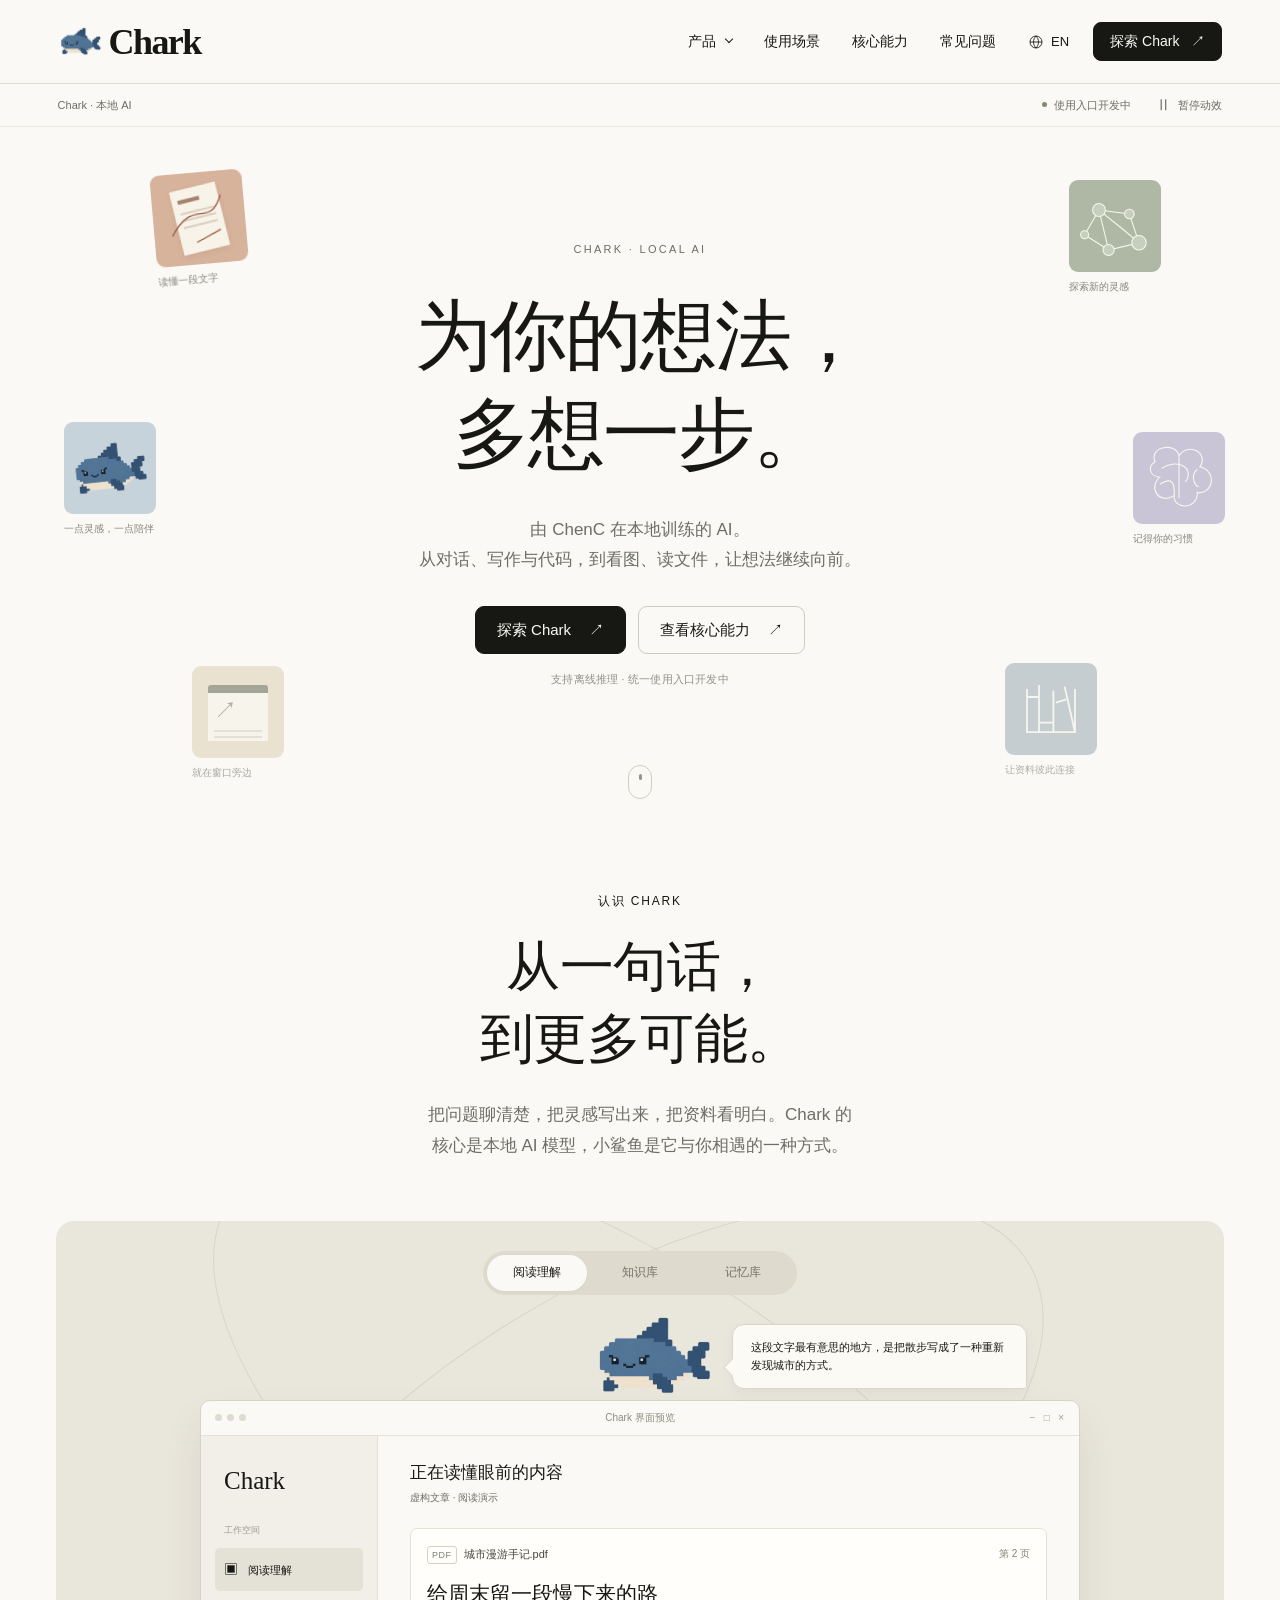
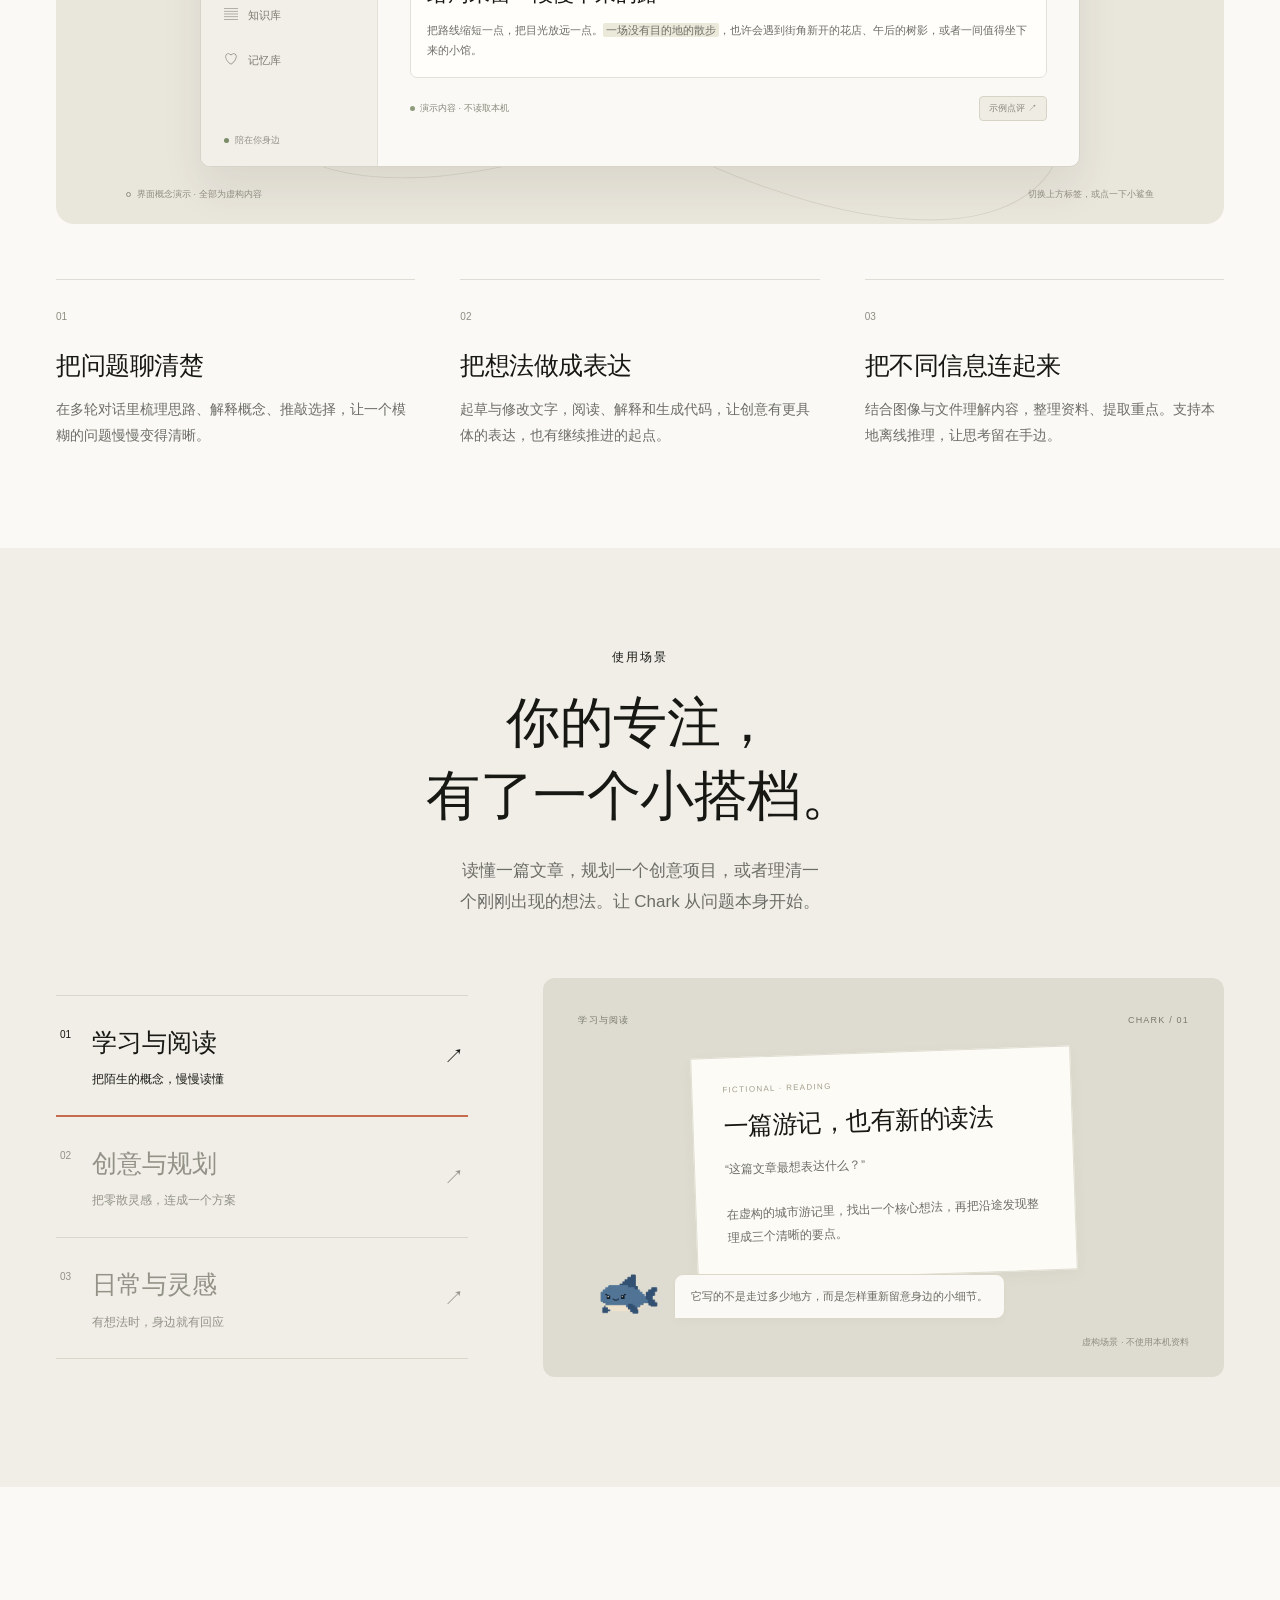
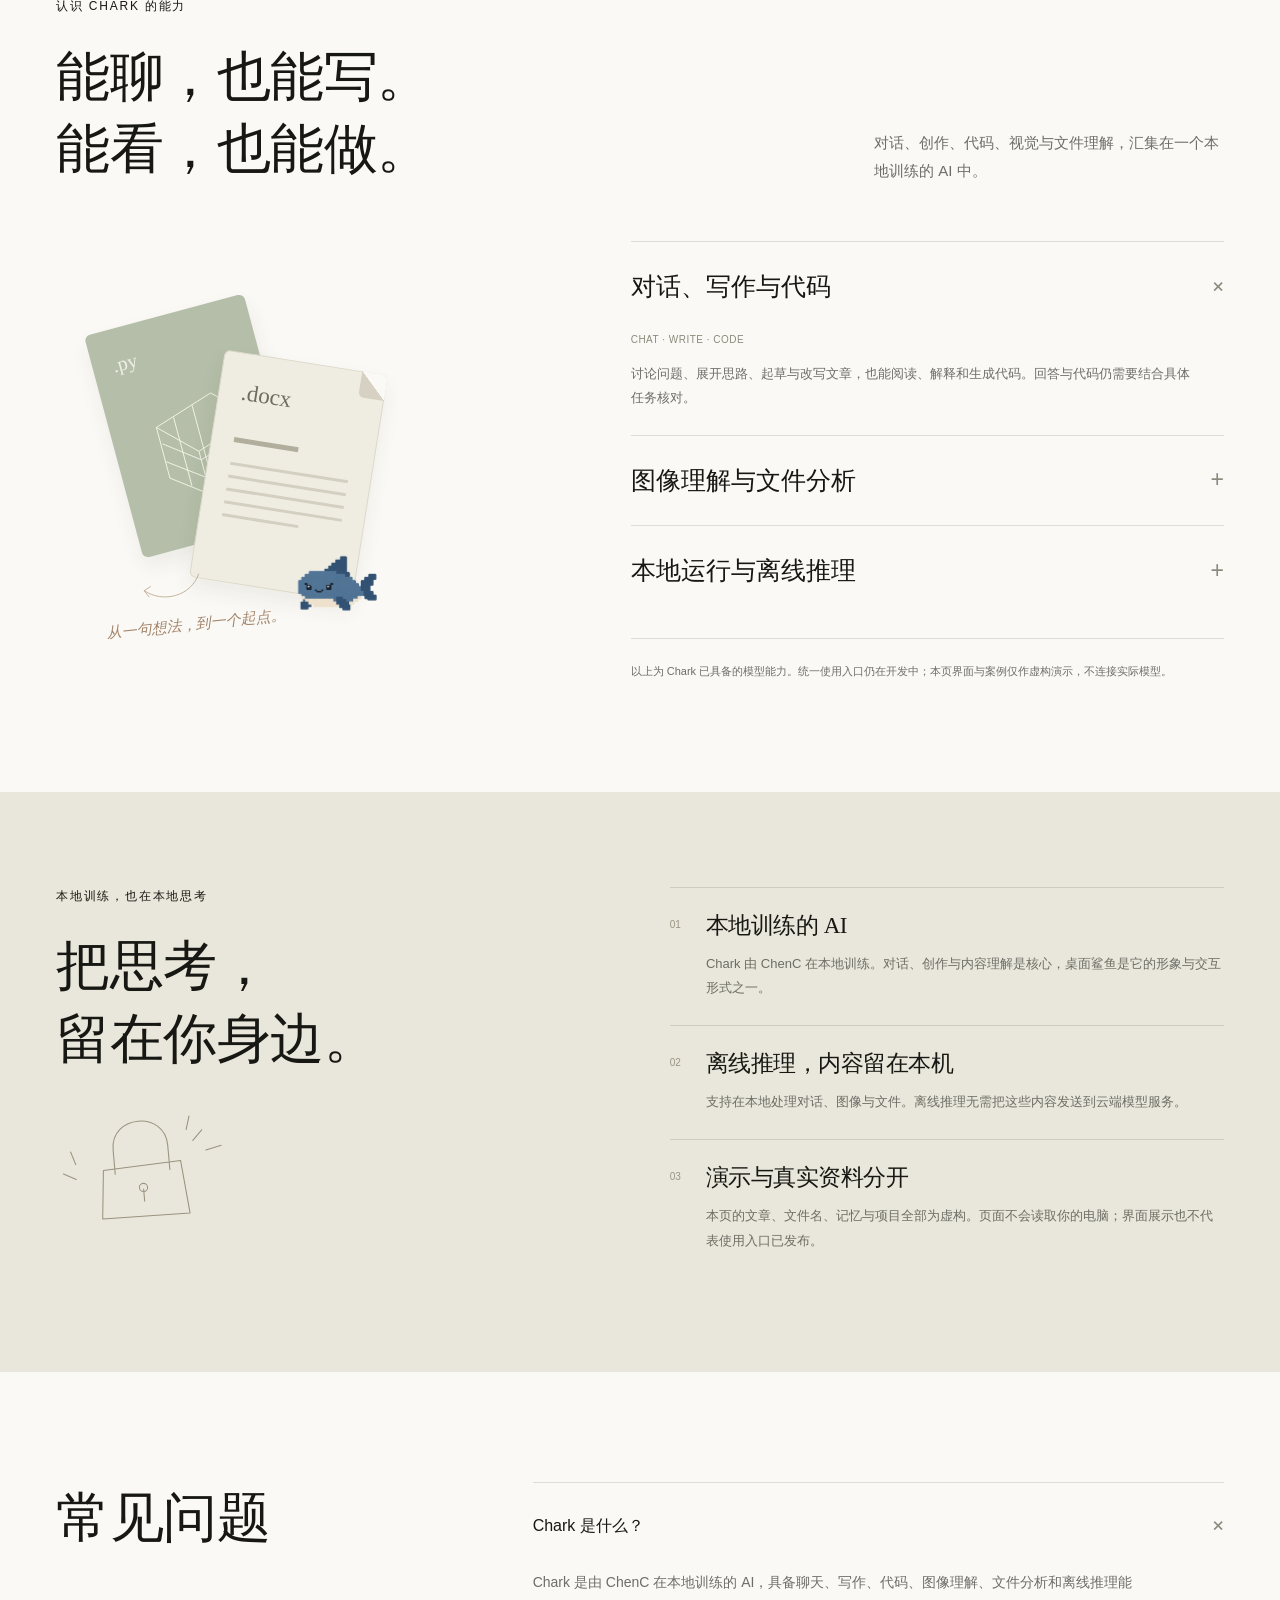
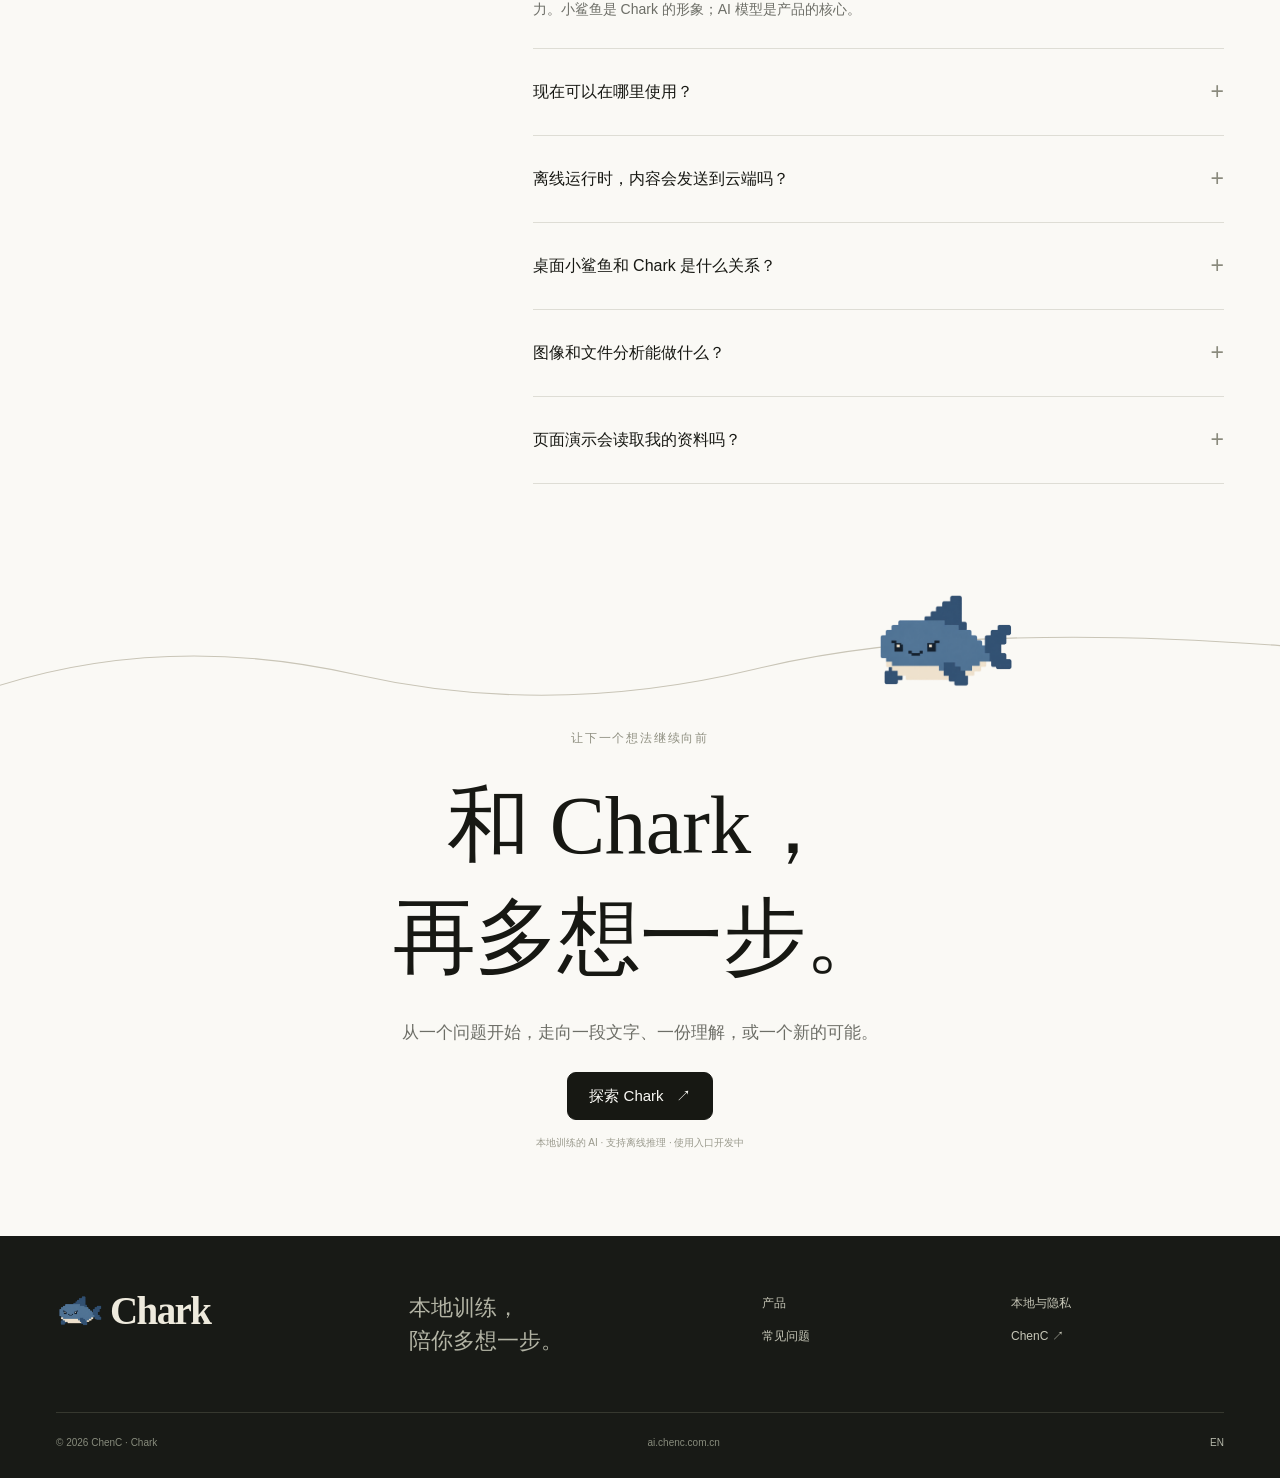
==== index.html @ b0dd5fd2 "Chark 官网初始化：中文/英文首页、站点样式与配图" ====
<!doctype html>
<html lang="zh-CN">
<head>
  <meta charset="utf-8">
  <meta name="viewport" content="width=device-width,initial-scale=1">
  <meta name="theme-color" content="#faf9f5">
  <meta name="description" content="Chark 是由 ChenC 在本地训练的 AI，具备对话、写作、代码、图像理解、文件分析与离线推理能力。统一使用入口正在开发中。">
  <title>Chark — 本地训练，陪你多想一步</title>
  <link rel="canonical" href="https://ai.chenc.com.cn/">
  <link rel="alternate" hreflang="zh-CN" href="https://ai.chenc.com.cn/">
  <link rel="alternate" hreflang="en" href="https://ai.chenc.com.cn/en/">
  <link rel="alternate" hreflang="x-default" href="https://ai.chenc.com.cn/">
  <meta property="og:title" content="Chark — 本地训练，陪你多想一步">
  <meta property="og:description" content="Chark 是由 ChenC 在本地训练的 AI，具备对话、写作、代码、图像理解、文件分析与离线推理能力。统一使用入口正在开发中。">
  <meta property="og:type" content="website">
  <meta property="og:url" content="https://ai.chenc.com.cn/">
  <meta property="og:image" content="https://ai.chenc.com.cn/assets/chark.png">
  <link rel="icon" href="assets/chark.png" type="image/png">
  <link rel="stylesheet" href="assets/site.css">
  <script src="assets/site.js" defer></script>
</head>
<body>
  <a class="skip" href="#main">跳至正文</a>
  <header class="header">
    <a class="brand" href="index.html" aria-label="Chark 首页"><img src="assets/chark.png" alt="" width="45" height="34"><span>Chark</span></a>
    <nav class="desktop-nav" aria-label="主导航">
      <div class="nav-dropdown"><button class="nav-link dropdown-trigger" aria-expanded="false" aria-controls="product-menu">产品 <span class="chevron"></span></button>
        <div class="dropdown-panel" id="product-menu" hidden><a href="#overview"><strong>认识 Chark</strong><span>本地训练的 AI，陪你把想法继续展开</span></a><a href="#capabilities"><strong>核心能力</strong><span>对话、写作、代码、视觉与文件</span></a><a href="#privacy"><strong>本地与隐私</strong><span>本地推理与清楚的数据边界</span></a></div>
      </div>
      <a class="nav-link" href="#use-cases">使用场景</a><a class="nav-link" href="#capabilities">核心能力</a><a class="nav-link" href="#faq">常见问题</a>
    </nav>
    <div class="nav-actions"><a class="language" href="en/index.html" lang="en" aria-label="Switch to English"><svg viewBox="0 0 24 24" aria-hidden="true"><circle cx="12" cy="12" r="9"/><path d="M3 12h18M12 3c5 5 5 13 0 18-5-5-5-13 0-18Z"/></svg>EN</a><a class="button button-small nav-download" href="#overview">探索 Chark <span aria-hidden="true">↗</span></a><button class="mobile-toggle icon-button" aria-label="打开导航菜单" aria-expanded="false" aria-controls="mobile-menu"><span></span><span></span></button></div>
    <nav class="mobile-menu" id="mobile-menu" aria-label="主导航" hidden><a href="#overview">认识 Chark</a><a href="#use-cases">使用场景</a><a href="#capabilities">核心能力</a><a href="#privacy">本地与隐私</a><a href="#faq">常见问题</a></nav>
  </header>
  <div class="subnav"><span>Chark · 本地 AI</span><span class="subnav-right"><span class="version"><i></i>使用入口开发中</span><button class="motion-button" aria-pressed="false" aria-label="暂停动效"><span class="motion-icon" aria-hidden="true">Ⅱ</span><span class="motion-label">暂停动效</span></button></span></div>
  <main id="main">
    <section class="hero" aria-labelledby="hero-title">
      <div class="hero-float float-one" aria-hidden="true"><div class="mini-art paper-art"><div class="mini-sheet"><span></span><i></i><i></i><i></i></div><svg viewBox="0 0 100 100"><path d="M15 70c30-48 47-4 64-47M45 80l31-14"/></svg></div><span>读懂一段文字</span></div>
      <div class="hero-float float-two" aria-hidden="true"><div class="mini-art molecule-art"><svg viewBox="0 0 100 100"><path d="m30 30 38 5 12 36-38 9-12-50 31 25 19 16M30 30 12 61l30 19"/><circle cx="30" cy="30" r="8"/><circle cx="68" cy="35" r="6"/><circle cx="42" cy="80" r="7"/><circle cx="80" cy="71" r="9"/><circle cx="12" cy="61" r="5"/></svg></div><span>探索新的灵感</span></div>
      <div class="hero-float float-three" aria-hidden="true"><div class="mini-art shark-art"><img src="assets/chark.png" alt="" width="100" height="75"></div><span>一点灵感，一点陪伴</span></div>
      <div class="hero-float float-four" aria-hidden="true"><div class="mini-art memory-art"><svg viewBox="0 0 100 100"><path d="M20 30c-8-20 26-25 30-8 13-18 38-2 26 14 23 6 16 35-3 32 0 23-31 21-29 4-19 12-33-10-18-23-14-2-15-14-6-19Z"/><path d="M50 23v52M28 38c22-14 42 1 30 17M26 58c15-10 19-2 18 14M73 39c-9 7-4 21 2 22"/></svg></div><span>记得你的习惯</span></div>
      <div class="hero-float float-five" aria-hidden="true"><div class="mini-art window-art"><span></span><div><b>↗</b><i></i><i></i></div></div><span>就在窗口旁边</span></div>
      <div class="hero-float float-six" aria-hidden="true"><div class="mini-art library-art"><svg viewBox="0 0 100 100"><path d="M20 25v54h60V25M35 20v59M53 27v52M67 22l13 57M20 35h15M35 67h18M56 42l13-4"/></svg></div><span>让资料彼此连接</span></div>
      <div class="hero-content"><p class="eyebrow">CHARK · LOCAL AI</p><h1 id="hero-title">为你的想法，<br>多想一步。</h1><p class="hero-description">由 ChenC 在本地训练的 AI。<br>从对话、写作与代码，到看图、读文件，让想法继续向前。</p><div class="hero-buttons"><a class="button" href="#overview">探索 Chark<span class="arrow" aria-hidden="true">↗</span></a><a class="button button-outline" href="#capabilities">查看核心能力 <span class="arrow" aria-hidden="true">↗</span></a></div><p class="hero-note">支持离线推理 · 统一使用入口开发中</p></div>
      <a class="scroll-cue" href="#overview" aria-label="向下查看 Chark 演示"><span></span></a>
    </section>
    <section class="overview section-width" id="overview" aria-labelledby="overview-title">
      <div class="section-top reveal"><p class="eyebrow">认识 Chark</p><h2 id="overview-title">从一句话，<br>到更多可能。</h2><p class="section-description">把问题聊清楚，把灵感写出来，把资料看明白。Chark 的核心是本地 AI 模型，小鲨鱼是它与你相遇的一种方式。</p></div>
      <div class="product-stage reveal">
        <div class="stage-orbit orbit-one" aria-hidden="true"></div><div class="stage-orbit orbit-two" aria-hidden="true"></div>
        <div class="demo-tabs" role="tablist" aria-label="选择产品演示"><button role="tab" id="demo-tab-read" aria-selected="true" aria-controls="demo-panel" data-demo="read" tabindex="0">阅读理解</button><button role="tab" id="demo-tab-library" aria-selected="false" aria-controls="demo-panel" data-demo="library" tabindex="-1">知识库</button><button role="tab" id="demo-tab-memory" aria-selected="false" aria-controls="demo-panel" data-demo="memory" tabindex="-1">记忆库</button></div>
        <div class="app-scene">
          <div class="pet-and-bubble"><div class="pet-bubble" id="demo-bubble" aria-live="polite">这段文字最有意思的地方，是把散步写成了一种重新发现城市的方式。</div><button class="demo-pet" aria-label="点击小鲨鱼，切换一条演示点评"><img src="assets/chark.png" alt="深蓝色像素鲨鱼 Chark" width="146" height="110"></button></div>
          <div class="app-window" id="demo-panel" role="tabpanel" aria-labelledby="demo-tab-read" tabindex="0">
            <div class="window-chrome"><div class="window-dots" aria-hidden="true"><i></i><i></i><i></i></div><span>Chark 界面预览</span><span class="chrome-right" aria-hidden="true">− &nbsp; □ &nbsp; ×</span></div>
            <div class="app-body"><aside class="app-sidebar"><span class="app-wordmark">Chark</span><span class="sidebar-label">工作空间</span><span class="sidebar-item active" data-side="read"><span aria-hidden="true">▣</span>阅读理解</span><span class="sidebar-item" data-side="library"><span aria-hidden="true">▤</span>知识库</span><span class="sidebar-item" data-side="memory"><span aria-hidden="true">♡</span>记忆库</span><div class="sidebar-bottom"><span class="status-dot"></span>陪在你身边</div></aside>
            <div class="app-main" id="demo-content" aria-live="polite"><h3>正在读懂眼前的内容</h3><p class="app-description">虚构文章 · 阅读演示</p><div class="mock-file"><div class="mock-file-heading"><strong><span class="file-icon">PDF</span>城市漫游手记.pdf</strong><span>第 2 页</span></div><h4>给周末留一段慢下来的路</h4><p>把路线缩短一点，把目光放远一点。<span class="highlight">一场没有目的地的散步</span>，也许会遇到街角新开的花店、午后的树影，或者一间值得坐下来的小馆。</p></div><div class="read-footer"><span><i></i>演示内容 · 不读取本机</span><button class="mock-action">示例点评 ↗</button></div></div></div>
          </div>
        </div>
        <div class="demo-caption"><span><i></i>界面概念演示 · 全部为虚构内容</span><span>切换上方标签，或点一下小鲨鱼</span></div>
      </div>
      <div class="principles"><article class="reveal"><span class="number">01</span><h3>把问题聊清楚</h3><p>在多轮对话里梳理思路、解释概念、推敲选择，让一个模糊的问题慢慢变得清晰。</p></article><article class="reveal"><span class="number">02</span><h3>把想法做成表达</h3><p>起草与修改文字，阅读、解释和生成代码，让创意有更具体的表达，也有继续推进的起点。</p></article><article class="reveal"><span class="number">03</span><h3>把不同信息连起来</h3><p>结合图像与文件理解内容，整理资料、提取重点。支持本地离线推理，让思考留在手边。</p></article></div>
    </section>
    <section class="use-cases" id="use-cases" aria-labelledby="use-title"><div class="section-width"><div class="section-top reveal"><p class="eyebrow">使用场景</p><h2 id="use-title">你的专注，<br>有了一个小搭档。</h2><p class="section-description">读懂一篇文章，规划一个创意项目，或者理清一个刚刚出现的想法。让 Chark 从问题本身开始。</p></div><div class="use-layout"><div class="use-select" role="tablist" aria-orientation="vertical" aria-label="选择使用场景"><button role="tab" id="use-tab-study" aria-controls="use-panel" aria-selected="true" data-use="study" tabindex="0"><span class="use-index">01</span><span><strong>学习与阅读</strong><small>把陌生的概念，慢慢读懂</small></span><span class="use-arrow" aria-hidden="true">↗</span></button><button role="tab" id="use-tab-research" aria-controls="use-panel" aria-selected="false" data-use="research" tabindex="-1"><span class="use-index">02</span><span><strong>创意与规划</strong><small>把零散灵感，连成一个方案</small></span><span class="use-arrow" aria-hidden="true">↗</span></button><button role="tab" id="use-tab-everyday" aria-controls="use-panel" aria-selected="false" data-use="everyday" tabindex="-1"><span class="use-index">03</span><span><strong>日常与灵感</strong><small>有想法时，身边就有回应</small></span><span class="use-arrow" aria-hidden="true">↗</span></button></div><div class="use-panel reveal" id="use-panel" role="tabpanel" aria-labelledby="use-tab-study" tabindex="0" aria-live="polite"><div class="scenario-topline"><span>学习与阅读</span><span>CHARK / 01</span></div><div class="scenario-paper"><span class="paper-tag">FICTIONAL · READING</span><h3>一篇游记，也有新的读法</h3><p>“这篇文章最想表达什么？”<br><br>在虚构的城市游记里，找出一个核心想法，再把沿途发现整理成三个清晰的要点。</p></div><div class="scenario-note"><img src="assets/chark.png" alt="" width="65" height="49"><p>它写的不是走过多少地方，而是怎样重新留意身边的小细节。</p></div><p class="scenario-example">虚构场景 · 不使用本机资料</p></div></div></div></section>
    <section class="capabilities section-width" id="capabilities" aria-labelledby="files-title"><div class="files-header reveal"><div><p class="eyebrow">认识 Chark 的能力</p><h2 id="files-title">能聊，也能写。<br>能看，也能做。</h2></div><p>对话、创作、代码、视觉与文件理解，汇集在一个本地训练的 AI 中。</p></div><div class="files-layout"><div class="file-illustration" aria-hidden="true"><div class="file-back"><span>.py</span><svg viewBox="0 0 160 160"><path d="m30 50 70-22 40 38-70 23zm0 0v60l40 30 70-22V66M70 89v51M52 44v81M76 36v96M112 40v85M32 70l38 29 69-21M31 91l38 28 70-20"/></svg></div><div class="file-front"><span class="file-fold"></span><span>.docx</span><div class="file-lines"><b></b><i></i><i></i><i></i><i></i><i></i></div><img src="assets/chark.png" alt="" width="90" height="68"></div><span class="hand-note">从一句想法，到一个起点。<svg viewBox="0 0 100 50"><path d="M90 6C76 37 35 43 10 22m10-5-10 5 6 10"/></svg></span></div><div class="file-list"><details open><summary>对话、写作与代码<span aria-hidden="true">+</span></summary><div><p class="file-types">CHAT · WRITE · CODE</p><p>讨论问题、展开思路、起草与改写文章，也能阅读、解释和生成代码。回答与代码仍需要结合具体任务核对。</p></div></details><details><summary>图像理解与文件分析<span aria-hidden="true">+</span></summary><div><p class="file-types">VISION · DOCUMENTS · DATA</p><p>理解图片中的内容，阅读文档、表格与演示资料，提取信息、整理重点并围绕资料继续交流。复杂版式、小字和公式仍需核对。</p></div></details><details><summary>本地运行与离线推理<span aria-hidden="true">+</span></summary><div><p class="file-types">LOCAL MODEL · OFFLINE INFERENCE</p><p>模型在本地训练，支持在本机完成离线推理。离线使用时，不需要将对话、图像和文件交给云端模型处理。</p></div></details><p class="fine-print">以上为 Chark 已具备的模型能力。统一使用入口仍在开发中；本页界面与案例仅作虚构演示，不连接实际模型。</p></div></div></section>
    <section class="privacy" id="privacy" aria-labelledby="privacy-title"><div class="section-width privacy-layout"><div class="reveal"><p class="eyebrow">本地训练，也在本地思考</p><h2 id="privacy-title">把思考，<br>留在你身边。</h2><div class="privacy-drawing" aria-hidden="true"><svg viewBox="0 0 220 130"><path d="M72 68V38c0-43 67-43 67 0v30M58 62l95-4 6 65-107-2Z"/><path d="M105 89v15"/><circle cx="105" cy="87" r="5"/><path d="m170 35 12-12m-19-2 5-16m17 43 19-4M24 70 9 62m16-10-5-16"/></svg></div></div><div class="privacy-list"><article class="reveal"><span>01</span><div><h3>本地训练的 AI</h3><p>Chark 由 ChenC 在本地训练。对话、创作与内容理解是核心，桌面鲨鱼是它的形象与交互形式之一。</p></div></article><article class="reveal"><span>02</span><div><h3>离线推理，内容留在本机</h3><p>支持在本地处理对话、图像与文件。离线推理无需把这些内容发送到云端模型服务。</p></div></article><article class="reveal"><span>03</span><div><h3>演示与真实资料分开</h3><p>本页的文章、文件名、记忆与项目全部为虚构。页面不会读取你的电脑；界面展示也不代表使用入口已发布。</p></div></article></div></div></section>
    <section class="faq section-width" id="faq" aria-labelledby="faq-title"><h2 class="reveal" id="faq-title">常见问题</h2><div class="faq-list"><details open><summary>Chark 是什么？<span aria-hidden="true">+</span></summary><p>Chark 是由 ChenC 在本地训练的 AI，具备聊天、写作、代码、图像理解、文件分析和离线推理能力。小鲨鱼是 Chark 的形象；AI 模型是产品的核心。</p></details><details><summary>现在可以在哪里使用？<span aria-hidden="true">+</span></summary><p>目前 Chark 以本地模型的形式运行，面向用户的统一使用入口仍在开发中。本页用于介绍能力与交互概念，暂未提供新版 AI 的客户端下载或网页聊天入口。</p></details><details><summary>离线运行时，内容会发送到云端吗？<span aria-hidden="true">+</span></summary><p>离线推理在本机执行，不需要将对话、图像和文件发送到云端模型服务。本介绍页本身也不会读取或上传你的本机资料。</p></details><details><summary>桌面小鲨鱼和 Chark 是什么关系？<span aria-hidden="true">+</span></summary><p>小鲨鱼是 Chark 的产品形象，桌面陪伴是其中一种交互形式。Chark 本身是本地训练的 AI，可以承接聊天、写作、代码、图像理解与文件分析等任务。</p></details><details><summary>图像和文件分析能做什么？<span aria-hidden="true">+</span></summary><p>可以围绕图片和文档提问，整理信息、概括重点，并结合上下文继续讨论。识别出的细小文字、复杂表格、公式和重要结论仍需核对。页面展示的是虚构示例。</p></details><details><summary>页面演示会读取我的资料吗？<span aria-hidden="true">+</span></summary><p>不会。文件名、文章、记忆与场景均为专门编写的虚构示例，不来自作者或访客的电脑、聊天记录和研究资料。切换标签、使用场景或点击小鲨鱼都只在页面中演示，不会截屏、上传文件、连接模型或读取本机资料。</p></details></div></section>
    <section class="closing"><div class="closing-wave" aria-hidden="true"><svg viewBox="0 0 1440 100" preserveAspectRatio="none"><path d="M-20 70Q180 15 400 55T850 50t610-20"/></svg><img src="assets/chark.png" alt="" width="150" height="112"></div><div class="section-width reveal"><p class="eyebrow">让下一个想法继续向前</p><h2>和 Chark，<br>再多想一步。</h2><p>从一个问题开始，走向一段文字、一份理解，或一个新的可能。</p><a class="button" href="#overview">探索 Chark <span aria-hidden="true">↗</span></a><p class="closing-note">本地训练的 AI · 支持离线推理 · 使用入口开发中</p></div></section>
  </main>
  <footer><div class="section-width"><div class="footer-top"><a class="brand footer-brand" href="index.html"><img src="assets/chark.png" alt="" width="48" height="36"><span>Chark</span></a><p>本地训练，<br>陪你多想一步。</p><div class="footer-links"><a href="#overview">产品</a><a href="#privacy">本地与隐私</a><a href="#faq">常见问题</a><a href="https://chenc.com.cn/" target="_blank" rel="noopener">ChenC ↗</a></div></div><div class="footer-bottom"><span>© 2026 ChenC · Chark</span><span>ai.chenc.com.cn</span><a href="en/index.html" lang="en">EN</a></div></div></footer>
  <noscript><style>.demo-tabs,.demo-pet,.mock-action,.use-select,.motion-button,.mobile-toggle{display:none}.hero-content{animation:none}.pet-and-bubble{top:-78px}.use-layout{grid-template-columns:1fr}.desktop-nav{display:flex;flex-wrap:wrap}@media(max-width:800px){.desktop-nav{display:none}}</style></noscript>
  <script type="application/json" id="page-data">{"pause": "暂停动效", "resume": "播放动效", "reduced": "系统已减少动效", "read": {"title": "正在读懂眼前的内容", "description": "虚构文章 · 阅读演示", "file": "城市漫游手记.pdf", "label": "第 2 页", "heading": "给周末留一段慢下来的路", "paragraph": "把路线缩短一点，把目光放远一点。<span class=\"highlight\">一场没有目的地的散步<\/span>，也许会遇到街角新开的花店、午后的树影，或者一间值得坐下来的小馆。", "status": "演示内容 · 不读取本机", "action": "示例点评", "bubbles": ["这段文字最有意思的地方，是把散步写成了一种重新发现城市的方式。", "如果把它写成一份小指南，可以分成沿途发现、休息地点和路线留白三部分。", "“把路线缩短，把目光放远”很适合做标题，读起来有一点轻松的反差。"]}, "library": {"title": "让不同资料接上同一个想法", "description": "虚构文件 · 仅用于产品演示", "files": [["PDF", "城市漫游手记.pdf", "6 个示例片段"], ["XLSX", "咖啡小馆筹备清单.xlsx", "3 张示例工作表"], ["PPTX", "纸间书店视觉灵感.pptx", "8 页示例内容"]], "tag": "示例文件", "status": "全部文件名与内容均为虚构", "bubbles": ["游记、清单和灵感册，也能围绕同一个创意连起来。", "先把资料分成“已经确定”和“还想探索”，下一步会更清楚。", "这些文件只存在于演示里，没有读取任何本机资料。"]}, "memory": {"title": "让交流有一点熟悉的默契", "description": "虚构用户偏好 · 非作者个人信息", "items": [["用三条要点总结长文", "虚构偏好 · 示例"], ["示例项目：一间周末咖啡小馆", "虚构项目 · 示例"], ["文案语气：轻松、自然", "虚构风格 · 示例"]], "status": "虚构记忆 · 不写入本机", "bubbles": ["这份示例偏好很简单：长文先看三个重点。", "同一个想法，可以先写成清单，再慢慢展开成故事。", "轻松一点，自然一点。先让表达像一次舒服的交谈。"]}, "scenarios": {"study": {"category": "学习与阅读", "format": "FICTIONAL · READING", "title": "一篇游记，也有新的读法", "body": "“这篇文章最想表达什么？”<br><br>在虚构的城市游记里，找出一个核心想法，再把沿途发现整理成三个清晰的要点。", "note": "它写的不是走过多少地方，而是怎样重新留意身边的小细节。", "example": "虚构场景 · 不使用本机资料"}, "research": {"category": "创意与规划", "format": "FICTIONAL · PLANNING", "title": "让一间小馆，从想法开始", "body": "“如果开一间只在周末营业的小馆呢？”<br><br>为这个虚构项目列出菜单草案、空间氛围和筹备事项，把灵感慢慢变成可以讨论的方案。", "note": "先定下最想留下的体验：一杯咖啡、一张舒服的椅子，还是一本刚好想读的书？", "example": "虚构项目 · 不代表真实经营计划"}, "everyday": {"category": "日常与灵感", "format": "FICTIONAL · IDEAS", "title": "给一个故事，留一点开头", "body": "“写一家只在雨天开门的书店。”<br><br>从一个虚构设定开始，给书店想一个名字、一位店员，再补上推门时听见的第一句话。", "note": "书店可以叫“雨停之前”。店员总会说：别急着走，下一页还没有下完雨。", "example": "虚构故事 · 全新编写的演示内容"}}}</script>
</body>
</html>
---- assets/site.css ----
@charset "UTF-8";
:root{--paper:#faf9f5;--ink:#171813;--muted:#6d6e67;--line:#deddd5;--soft:#f0eee6;--clay:#c66b4e;--serif:Georgia,"Times New Roman","Noto Serif SC","Songti SC","SimSun",serif;--sans:Arial,"Helvetica Neue","Microsoft YaHei",sans-serif;--ease:cubic-bezier(.2,.75,.25,1)}
*{box-sizing:border-box}html{scroll-behavior:smooth;scroll-padding-top:115px}body{margin:0;background:var(--paper);color:var(--ink);font-family:var(--sans);font-size:16px;line-height:1.65;-webkit-font-smoothing:antialiased}button,a{-webkit-tap-highlight-color:transparent}button{font:inherit}button,a,summary{touch-action:manipulation}a{color:inherit;text-decoration:none}button{color:inherit;cursor:pointer}button:disabled{cursor:default}img{max-width:100%;height:auto}svg{display:block}h1,h2,h3,p{margin:0}h1,h2,h3{font-family:var(--serif);font-weight:400;line-height:1.18}h1{font-size:clamp(64px,6.5vw,96px);letter-spacing:-4.8px}h2{font-size:clamp(39px,4.2vw,58px);letter-spacing:-1.6px}h3{font-size:27px;letter-spacing:-.5px}p{color:var(--muted)}:focus-visible{outline:2px solid var(--clay);outline-offset:5px;border-radius:3px}::selection{background:#dfc5ae;color:var(--ink)}[hidden]{display:none!important}.section-width{max-width:1200px;width:calc(100% - 112px);margin:auto}.eyebrow{font-size:12px;font-weight:500;letter-spacing:1.8px;text-transform:uppercase;color:var(--ink);margin-bottom:24px}.skip{position:fixed;top:-100px;left:20px;z-index:100;background:var(--ink);color:var(--paper);padding:12px 20px}.skip:focus{top:12px}.button{display:inline-flex;align-items:center;justify-content:center;gap:12px;background:var(--ink);color:var(--paper);border:1px solid var(--ink);padding:13px 21px;border-radius:9px;font-size:15px;line-height:1.2;font-weight:500;min-height:48px;transition:background .2s,transform .25s var(--ease),box-shadow .25s}.button:hover{background:#37382f;transform:translateY(-2px);box-shadow:0 5px 12px #17181312}.button .arrow{margin-left:6px}.button-outline{background:transparent;color:var(--ink);border-color:#cccac1}.button-outline:hover{background:#eeece4}.button-small{min-height:39px;padding:10px 16px;font-size:14px;border-radius:8px}.windows-icon{width:17px;height:17px;fill:currentColor}.header{position:sticky;top:0;z-index:30;display:flex;align-items:center;justify-content:space-between;gap:32px;height:84px;padding:0 4.5%;background:#faf9f5f2;border-bottom:1px solid var(--line);backdrop-filter:blur(15px)}.brand{display:flex;align-items:center;gap:6px;flex-shrink:0;font-family:var(--serif);font-size:36px;font-weight:bold;line-height:1;letter-spacing:-1.6px}.brand img{object-fit:contain}.desktop-nav{display:flex;align-items:center;gap:32px;margin-left:auto}.nav-link{padding:14px 0;font-size:14px;background:none;border:0;white-space:nowrap}.nav-link:hover{color:var(--clay)}.nav-actions{display:flex;align-items:center;gap:24px}.language{font-size:13px;display:flex;gap:7px;align-items:center;white-space:nowrap}.language svg{width:16px;height:16px;stroke:currentColor;stroke-width:1.3;fill:none}.chevron{display:inline-block;width:6px;height:6px;border:solid currentColor;border-width:0 1px 1px 0;transform:rotate(45deg);margin-left:6px;vertical-align:4px}.nav-dropdown{position:relative}.dropdown-panel{position:absolute;top:52px;left:-26px;background:var(--paper);border:1px solid var(--line);border-radius:12px;padding:12px;box-shadow:0 14px 35px #17181312;width:290px}.dropdown-panel a{display:block;padding:13px 15px;border-radius:7px}.dropdown-panel a:hover{background:var(--soft)}.dropdown-panel strong{display:block;font-size:15px;font-weight:500}.dropdown-panel span{display:block;font-size:12px;margin-top:3px;color:var(--muted)}.mobile-toggle,.mobile-menu{display:none}.subnav{height:43px;display:flex;align-items:center;justify-content:space-between;padding:0 4.5%;border-bottom:1px solid #eae8e0;font-size:11px;color:var(--muted)}.subnav-right{display:flex;align-items:center;gap:25px}.version{display:flex;align-items:center;gap:7px}.version i,.status-dot{display:inline-block;width:5px;height:5px;border-radius:50%;background:#7b8c68}.motion-button{display:flex;align-items:center;gap:7px;background:none;border:0;padding:5px 0;font-size:11px;color:var(--muted)}.motion-icon{font-size:15px}.hero{position:relative;min-height:690px;display:grid;place-items:center;overflow:hidden;padding:90px 24px 106px}.hero-content{position:relative;z-index:2;text-align:center;max-width:860px;animation:hero-enter 1.1s var(--ease) both}.hero-content .eyebrow{font-size:11px;letter-spacing:2.3px;color:var(--muted);margin-bottom:30px}.hero h1{line-height:1.13}.hero-description{font-size:19px;line-height:1.8;max-width:560px;margin:30px auto 0;text-wrap:balance}.hero-buttons{display:flex;justify-content:center;flex-wrap:wrap;gap:12px;margin-top:30px}.hero-note{font-size:11px;margin-top:16px;letter-spacing:.2px;color:#92928b}.hero-float{position:absolute;z-index:1;width:96px;animation:float 8s ease-in-out infinite;will-change:transform}.hero-float>span{display:block;font-size:10px;margin-top:8px;line-height:1.4;color:#85867e}.mini-art{width:92px;height:92px;border-radius:9px;position:relative;overflow:hidden;display:grid;place-items:center}.mini-art svg{width:80px;height:80px;fill:none;stroke-width:1.1;stroke:#f4f1e9}.paper-art{background:#d8b39c}.paper-art svg{position:absolute;stroke:#9c5a44;stroke-width:1.6}.mini-sheet{width:47px;height:65px;background:#f8f3e8;transform:rotate(-9deg);padding:10px 6px;box-shadow:0 2px 6px #0001}.mini-sheet span{display:block;width:22px;height:4px;background:#a58370;margin-bottom:9px}.mini-sheet i{display:block;height:2px;background:#d9cfc1;margin:5px 0}.molecule-art{background:#afb8a5}.molecule-art svg{stroke:#f8f7ed;stroke-width:1.3}.molecule-art circle{fill:#c6cebd}.shark-art{background:#c7d3da}.shark-art img{width:80px;transform:rotate(-6deg)}.memory-art{background:#c9c5d6}.memory-art svg{stroke:#f8f6ed;stroke-width:1.4}.window-art{background:#e1d9c0;padding:15px}.window-art>span{height:8px;width:60px;border-radius:3px 3px 0 0;background:#7d826e;position:absolute;top:19px}.window-art>div{height:48px;width:60px;background:#f5f2e7;margin-top:10px;padding:6px}.window-art b{font-family:var(--serif);font-size:23px;font-weight:400;line-height:1;color:#8e927e}.window-art i{display:block;height:2px;background:#d8d7cb;margin-top:4px}.library-art{background:#aab6bf}.library-art svg{stroke:#f7f4e9;stroke-width:2.2}.float-one{top:45px;left:12%;animation-delay:-1s;transform:rotate(-5deg)}.float-two{top:53px;right:9%;animation-delay:-4s}.float-three{left:5%;top:295px;animation-delay:-2s}.float-four{right:4%;top:305px;animation-delay:-6s}.float-five{left:15%;bottom:37px;animation-delay:-5s;opacity:.7}.float-six{right:14%;bottom:40px;animation-delay:-3s;opacity:.65}.scroll-cue{position:absolute;bottom:18px;left:calc(50% - 12px);width:24px;height:34px;border:1px solid #d1cfc4;border-radius:14px;display:flex;justify-content:center;padding-top:8px}.scroll-cue span{width:3px;height:6px;background:#949487;border-radius:2px;animation:scroll-dot 2s infinite}.overview{padding:75px 0 100px}.section-top{text-align:center;margin-bottom:60px}.section-top .eyebrow{margin-bottom:19px}.section-description{font-size:17px;max-width:570px;margin:24px auto 0;line-height:1.8;text-wrap:balance}.product-stage{position:relative;border-radius:18px;background:#e9e6dc;padding:30px 6% 22px;overflow:hidden}.stage-orbit{position:absolute;border:1px solid #d8d4c7;border-radius:50%;width:900px;height:420px;left:calc(50% - 450px);top:58px;transform:rotate(-30deg);pointer-events:none}.orbit-two{transform:rotate(35deg);width:1000px;left:calc(50% - 500px);top:55px}.demo-tabs{position:relative;display:flex;justify-content:center;gap:3px;width:max-content;max-width:100%;background:#dedace;padding:4px;border-radius:25px;margin:0 auto 105px}.demo-tabs button{background:none;border:0;color:#727369;border-radius:20px;font-size:12px;min-width:100px;padding:8px 17px;transition:background .25s,color .25s}.demo-tabs button[aria-selected=true]{background:var(--paper);color:var(--ink);box-shadow:0 1px 4px #00000008}.app-scene{position:relative;margin:auto;max-width:880px}.app-window{position:relative;background:var(--paper);border:1px solid #d6d3c9;border-radius:10px;box-shadow:0 22px 40px #37362615;overflow:hidden}.window-chrome{height:35px;display:flex;align-items:center;justify-content:center;border-bottom:1px solid #e5e2d9;font-size:10px;color:#8f8e83}.window-dots{position:absolute;left:14px;display:flex;gap:5px}.window-dots i{width:7px;height:7px;background:#dedbd2;border-radius:50%}.chrome-right{position:absolute;right:15px;color:#a2a095}.app-body{display:flex;min-height:330px}.app-sidebar{width:177px;flex-shrink:0;border-right:1px solid #e3e0d7;background:#f1efe8;padding:24px 14px;position:relative}.app-wordmark{font-family:var(--serif);font-size:25px;display:flex;justify-content:space-between;padding:0 9px}.sidebar-label{display:block;font-size:9px;color:#9c9b8f;padding:22px 9px 10px}.sidebar-item{display:flex;align-items:center;gap:10px;font-size:11px;padding:10px 9px;border-radius:5px;margin-bottom:2px;color:#7c7b70}.sidebar-item.active{background:#e4e1d6;color:var(--ink)}.sidebar-item>span{font-size:14px}.sidebar-bottom{position:absolute;bottom:18px;left:23px;font-size:9px;color:#929186;display:flex;align-items:center;gap:6px}.app-main{flex:1;padding:27px 32px;min-width:0}.app-main h3{font-family:var(--sans);font-size:17px;letter-spacing:0}.app-main .app-description{font-size:10px;margin:7px 0 22px}.mock-file{border:1px solid #e4e1d8;border-radius:7px;padding:16px;background:#fffefa}.mock-file-heading{display:flex;justify-content:space-between;align-items:center;font-size:10px;color:#868478;margin-bottom:13px}.mock-file-heading strong{font-size:11px;font-weight:500;color:#45463d}.file-icon{font-size:9px;border:1px solid #d6d1c1;border-radius:3px;padding:3px 4px;margin-right:7px;letter-spacing:.5px;color:#7c8174}.mock-file h4{font-family:var(--serif);font-size:21px;font-weight:400;margin:8px 0 10px}.mock-file p{font-size:11px;line-height:1.8}.highlight{background:#ebe9d9;border-radius:2px;padding:1px 3px}.read-footer{margin-top:18px;display:flex;justify-content:space-between;align-items:center;font-size:9px;color:#88887b}.read-footer span:first-child{display:flex;gap:5px;align-items:center}.read-footer i{width:5px;height:5px;background:#8f9c7c;border-radius:50%}.mock-action{border:1px solid #d7d4c7;background:#eeece3;padding:4px 9px;border-radius:4px;font-size:9px}.pet-and-bubble{position:absolute;right:6%;top:-91px;z-index:3;display:flex;align-items:center;gap:15px;flex-direction:row-reverse}.demo-pet{border:0;background:none;padding:0;width:126px;line-height:0;transition:transform .3s;transform-origin:center bottom;animation:pet-bob 5s ease-in-out infinite}.demo-pet:hover{transform:rotate(-8deg)!important}.pet-bubble{background:#fbfaf5;border:1px solid #d9d5c8;border-radius:12px 12px 3px 12px;padding:13px 18px;font-size:11px;max-width:295px;line-height:1.7;box-shadow:0 5px 14px #3736260b;position:relative}.pet-bubble:after{content:"";position:absolute;right:-7px;bottom:14px;width:12px;height:12px;background:#fbfaf5;border:solid #d9d5c8;border-width:1px 1px 0 0;transform:rotate(45deg)}.demo-caption{position:relative;display:flex;justify-content:space-between;margin-top:20px;color:#8f8c80;font-size:9px;gap:16px}.demo-caption>span:first-child{display:flex;align-items:center;gap:6px}.demo-caption i{width:5px;height:5px;border:1px solid currentColor;border-radius:50%}.library-row{display:flex;align-items:center;justify-content:space-between;padding:12px 0;border-bottom:1px solid #e6e3d9;font-size:10px;gap:5px}.library-row:last-child{border-bottom:0}.library-row small{color:#939184;font-size:9px}.library-row .tag{color:#7d896e;background:#edf0e6;padding:2px 6px;border-radius:4px}.memory-card{border:1px solid #e2dfd3;padding:12px 14px;border-radius:5px;font-size:10px;margin-top:10px;background:#fffefa;display:flex;align-items:center;justify-content:space-between;gap:12px}.memory-card small{display:block;color:#939184;font-size:9px;margin-top:3px}.mock-switch{display:inline-block;width:24px;height:14px;background:#89967c;border-radius:10px;position:relative;flex-shrink:0}.mock-switch:after{content:"";position:absolute;right:2px;top:2px;width:10px;height:10px;background:white;border-radius:50%}.principles{display:grid;grid-template-columns:repeat(3,1fr);gap:45px;margin-top:55px}.principles article{border-top:1px solid var(--line);padding-top:22px}.number{font-size:10px;color:#8d8d80}.principles h3{font-size:24px;margin:23px 0 16px}.principles p{font-size:14px;line-height:1.85}.use-cases{background:#f0eee7;padding:100px 0 110px}.use-layout{display:grid;grid-template-columns:1fr 1.65fr;gap:75px;align-items:center}.use-select{border-top:1px solid #d9d6cb}.use-select button{display:flex;text-align:left;align-items:center;gap:21px;width:100%;border:0;border-bottom:1px solid #d9d6cb;background:none;padding:26px 4px;position:relative;color:#929287;transition:color .3s}.use-select button[aria-selected=true]{color:var(--ink)}.use-select button:before{content:"";position:absolute;left:0;bottom:-1px;height:2px;width:0;background:var(--clay);transition:width .6s var(--ease)}.use-select button[aria-selected=true]:before{width:100%}.use-index{font-size:10px;align-self:flex-start;margin-top:5px}.use-select strong{font-family:var(--serif);font-size:28px;font-weight:400}.use-select small{display:block;font-size:12px;margin-top:7px;font-weight:400}.use-arrow{font-size:20px;margin-left:auto;transition:transform .3s}.use-select button:hover .use-arrow{transform:translate(3px,-3px)}.use-panel{border-radius:12px;background:#dedcd0;padding:35px 35px 27px;min-height:388px;position:relative;overflow:hidden}.scenario-topline{display:flex;justify-content:space-between;color:#797a6e;font-size:9px;letter-spacing:1.2px}.scenario-paper{position:relative;background:#fcfbf6;padding:25px 30px 31px;margin:25px auto 0;max-width:380px;box-shadow:0 5px 15px #4b493c0a;transform:rotate(-2deg);border:1px solid #e1ded2;min-height:190px;animation:paper-enter .55s var(--ease)}.scenario-paper h3{font-size:25px;margin-bottom:17px}.scenario-paper p{font-size:12px;line-height:1.9}.scenario-paper .paper-tag{font-size:8px;color:#a29e8c;letter-spacing:1.3px;display:block;margin-bottom:15px}.scenario-note{display:flex;gap:13px;align-items:flex-end;position:relative;margin-top:-6px;margin-left:18px;animation:hero-enter .6s var(--ease)}.scenario-note img{width:65px;flex-shrink:0}.scenario-note p{font-size:11px;line-height:1.7;background:var(--paper);padding:12px 16px;border-radius:9px 9px 9px 1px;border:1px solid #dbd8ca;color:#68695f;box-shadow:0 4px 10px #00000005}.scenario-example{font-size:9px;color:#8e8d80;margin-top:16px;text-align:right}.capabilities{padding:110px 0}.files-header{display:flex;justify-content:space-between;align-items:flex-end;gap:70px;margin-bottom:55px}.files-header>p{font-size:15px;max-width:350px;line-height:1.9}.files-layout{display:grid;grid-template-columns:1fr 1.25fr;gap:100px;align-items:center}.file-illustration{position:relative;min-height:370px;max-width:420px}.file-back,.file-front{position:absolute;width:165px;height:230px;top:35px;border-radius:6px;box-shadow:0 10px 20px #3d392812}.file-back{background:#b4bea8;left:55px;transform:rotate(-15deg);padding:20px}.file-back>span{font-family:var(--serif);font-size:20px;color:#eff1e6}.file-back svg{width:140px;margin-top:10px;stroke:#f4f4e9;stroke-width:1;fill:none}.file-front{background:#efede2;left:150px;top:85px;transform:rotate(9deg);padding:20px 22px;border:1px solid #ddd9ca}.file-front>span:not(.file-fold){font-family:var(--serif);font-size:23px;color:#6d6d5e}.file-fold{position:absolute;width:26px;height:26px;right:-1px;top:-1px;background:linear-gradient(45deg,#d6d1c2 50%,var(--paper) 51%);border-radius:0 6px 0 5px}.file-lines{margin-top:26px}.file-lines b,.file-lines i{display:block;background:#d4d0c1;height:3px;margin:10px 0}.file-lines b{width:55%;background:#b2ae9e;height:5px;margin-bottom:20px}.file-lines i:last-child{width:65%}.file-front img{position:absolute;bottom:-18px;right:-28px;transform:rotate(-9deg)}.hand-note{position:absolute;bottom:9px;left:50px;font-family:var(--serif);font-style:italic;color:#a28369;font-size:15px;transform:rotate(-6deg)}.hand-note svg{position:absolute;width:70px;top:-42px;left:35px;fill:none;stroke:#b29b80;stroke-width:1}.file-list details,.faq details{border-top:1px solid var(--line)}summary{list-style:none;display:flex;align-items:center;justify-content:space-between;gap:25px;cursor:pointer}summary::-webkit-details-marker{display:none}.file-list summary{padding:24px 0;font-family:var(--serif);font-size:25px}.file-list summary>span,.faq summary>span{font-family:Arial,sans-serif;font-size:23px;font-weight:300;color:#8a8a7d;transition:transform .3s}details[open]>summary>span{transform:rotate(45deg)}.file-list details>div{padding:0 24px 25px 0}.file-list details p{font-size:13px;line-height:1.85}.file-list .file-types{font-size:10px;letter-spacing:.5px;color:#8b8a7c;margin-bottom:12px}.fine-print{font-size:11px;line-height:1.85;margin-top:23px;padding-top:22px;border-top:1px solid var(--line)}.privacy{padding:95px 0;background:#e9e6db}.privacy-layout{display:grid;grid-template-columns:1fr 1.1fr;gap:110px}.privacy h2{line-height:1.28}.privacy-drawing{width:180px;margin-top:40px;transform:rotate(-5deg)}.privacy-drawing svg{fill:none;stroke:#9a947f;stroke-width:1.3;stroke-linecap:round;stroke-linejoin:round}.privacy-list article{display:flex;gap:25px;border-top:1px solid #d1cdbe;padding:24px 0}.privacy-list article>span{font-size:10px;color:#999683;padding-top:5px}.privacy-list h3{font-size:23px;margin-bottom:13px}.privacy-list p{font-size:13px;line-height:1.9}.faq{padding:110px 0;display:grid;grid-template-columns:1fr 1.7fr;gap:70px}.faq h2{max-width:250px}.faq summary{font-size:16px;padding:24px 0}.faq details>p{font-size:14px;line-height:1.9;padding:0 40px 26px 0;max-width:650px}.faq details:last-child{border-bottom:1px solid var(--line)}.closing{position:relative;padding:135px 0 85px;text-align:center;overflow:hidden}.closing-wave{position:absolute;top:20px;width:100%;height:110px}.closing-wave svg{width:100%;height:100%;fill:none;stroke:#c9c5b7;stroke-width:1}.closing-wave img{position:absolute;top:-29px;left:68%;animation:closing-swim 10s ease-in-out infinite}.closing h2{font-size:clamp(55px,6.5vw,85px);letter-spacing:-3px}.closing .eyebrow{margin-bottom:20px;color:#909082}.closing p:not(.eyebrow):not(.closing-note){font-size:17px;margin:25px auto;max-width:580px;text-wrap:balance}.closing .closing-note{font-size:10px;margin-top:15px;color:#9a9a8d}footer{background:#181a16;color:#eeeadd;padding:55px 0 26px}.footer-top{display:grid;grid-template-columns:1fr 1fr 1.5fr;align-items:start;gap:45px;padding-bottom:55px}.footer-brand{font-size:39px}.footer-top>p{font-family:var(--serif);font-size:22px;color:#b3b4a5;max-width:250px;line-height:1.5}.footer-links{display:grid;grid-template-columns:1fr 1fr;gap:13px 36px;font-size:12px;padding-top:3px}.footer-links a{color:#c6c6b7}.footer-links a:hover{color:white}.footer-bottom{display:flex;justify-content:space-between;border-top:1px solid #36382f;padding-top:22px;color:#878b7c;font-size:10px}.footer-bottom a{color:#b5b8aa}.reveal{opacity:1;transform:none}.js-motion .reveal{opacity:0;transform:translateY(24px);transition:opacity .9s var(--ease),transform .9s var(--ease)}.js-motion .reveal.is-visible{opacity:1;transform:none}.content-enter{animation:content-enter .4s var(--ease)}.motion-paused *, .motion-paused *:before,.motion-paused *:after{animation-play-state:paused!important}.motion-paused{scroll-behavior:auto}.motion-paused .reveal{opacity:1;transform:none;transition:none}.motion-paused .hero-content{animation:none}.no-js-note{font-size:11px}
@keyframes hero-enter{from{opacity:0;transform:translateY(18px)}to{opacity:1;transform:translateY(0)}}@keyframes float{0%,100%{translate:0 0;rotate:-3deg}50%{translate:0 -14px;rotate:3deg}}@keyframes scroll-dot{0%,100%{transform:translateY(0);opacity:.4}50%{transform:translateY(8px);opacity:1}}@keyframes pet-bob{0%,100%{transform:translateY(0) rotate(0)}50%{transform:translateY(-5px) rotate(2deg)}}@keyframes paper-enter{from{opacity:.4;transform:rotate(-5deg) translateY(12px)}to{opacity:1;transform:rotate(-2deg) translateY(0)}}@keyframes content-enter{from{opacity:.3;transform:translateY(5px)}to{opacity:1;transform:translateY(0)}}@keyframes closing-swim{0%,100%{transform:translateX(0) rotate(-5deg)}50%{transform:translateX(100px) translateY(-10px) rotate(4deg)}}
html[lang=zh-CN] h1{font-size:clamp(62px,6vw,84px);letter-spacing:-2px;line-height:1.28}html[lang=zh-CN] h2{line-height:1.35;letter-spacing:-.5px}html[lang=zh-CN] .hero-description{font-size:17px;max-width:500px}html[lang=zh-CN] .principles h3{font-size:25px}html[lang=zh-CN] .use-select strong{font-size:25px}
@media(min-width:1600px){.hero{min-height:760px}.hero-float{width:108px}.mini-art{width:104px;height:104px}.float-three{left:10%}.float-four{right:9%}}
@media(max-width:1100px){.header{gap:20px;padding:0 4%}.desktop-nav{gap:24px}.nav-actions{gap:20px}.section-width{width:calc(100% - 80px)}.hero-float{width:76px}.mini-art{width:74px;height:74px}.mini-art svg{width:65px;height:65px}.hero-float>span{font-size:9px}.float-one{left:8%;top:35px}.float-two{right:7%;top:35px}.float-three{left:2%;top:280px}.float-four{right:2%;top:290px}.float-five{left:9%;bottom:44px}.float-six{right:8%;bottom:40px}.hero{min-height:675px}.hero h1{font-size:78px}.hero-description{max-width:490px}.use-layout{gap:45px;grid-template-columns:1fr 1.5fr}.use-panel{padding:28px 24px}.files-layout{gap:50px}.privacy-layout{gap:70px}.files-header{gap:50px}.file-illustration{transform:scale(.94);transform-origin:left center}.faq{gap:40px}.app-main{padding:23px}.app-sidebar{width:155px}.pet-and-bubble{right:2%}}
@media(max-width:800px){.header{height:72px}.brand{font-size:32px}.brand img{width:39px}.desktop-nav{display:none}.nav-actions{margin-left:auto;gap:20px}.mobile-toggle{display:flex;flex-direction:column;justify-content:center;gap:5px;border:0;background:none;width:24px;height:35px;padding:2px}.mobile-toggle span{display:block;height:1px;background:var(--ink);width:22px;transition:transform .2s}.mobile-toggle[aria-expanded=true] span:first-child{transform:translateY(3px) rotate(45deg)}.mobile-toggle[aria-expanded=true] span:last-child{transform:translateY(-3px) rotate(-45deg)}.mobile-menu{display:flex;flex-direction:column;position:absolute;left:0;right:0;top:72px;border-bottom:1px solid var(--line);background:var(--paper);padding:15px 5% 25px;box-shadow:0 12px 15px #00000005}.mobile-menu a{padding:10px 0;font-size:16px}.subnav{padding:0 4%;height:40px}.hero{padding:130px 25px 125px;min-height:740px}.hero h1{font-size:70px;letter-spacing:-3px}.hero-content .eyebrow{margin-bottom:22px}.hero-description{font-size:17px;max-width:450px;margin-top:23px}.float-one{left:10%;top:20px}.float-two{right:10%;top:24px}.float-three{left:5%;top:auto;bottom:60px}.float-four{right:5%;top:auto;bottom:60px}.float-five,.float-six{display:none}.hero-float{opacity:.8}.section-width{width:calc(100% - 48px)}.overview{padding:65px 0 75px}.section-top{margin-bottom:40px}.section-description{font-size:15px;max-width:450px}.product-stage{padding:24px 4% 18px;border-radius:12px}.app-sidebar{width:130px;padding:20px 10px}.app-wordmark{font-size:22px}.sidebar-label{font-size:8px}.sidebar-item{font-size:10px;padding:9px 7px;gap:8px}.sidebar-bottom{font-size:8px;left:17px}.app-main{padding:22px 20px}.app-main h3{font-size:15px}.mock-file{padding:13px}.pet-bubble{max-width:245px;padding:10px 13px;font-size:10px}.demo-pet{width:106px}.pet-and-bubble{top:-78px}.demo-tabs{margin-bottom:99px}.app-body{min-height:320px}.principles{gap:24px;margin-top:35px}.principles h3{font-size:22px!important;margin-top:20px}.principles p{font-size:12px}.use-cases{padding:70px 0}.use-layout{grid-template-columns:1fr;gap:30px}.use-select{display:flex;border-top:0;gap:18px}.use-select button{gap:10px;padding:18px 2px;align-items:center}.use-index{display:none}.use-select strong{font-size:23px!important}.use-select small{font-size:10px;line-height:1.6;margin-top:5px}.use-arrow{display:none}.use-panel{min-height:375px;padding:28px 45px}.scenario-paper{max-width:430px}.scenario-note{margin-left:40px}.files-header{align-items:start;gap:35px}.files-header>p{font-size:13px;max-width:260px;padding-top:40px}.files-layout{gap:30px;grid-template-columns:.85fr 1.15fr}.file-illustration{transform:scale(.8);width:350px;transform-origin:left center;margin-left:-24px}.file-list summary{font-size:23px}.file-list details p{font-size:12px}.capabilities{padding:80px 0}.privacy{padding:75px 0}.privacy-layout{gap:45px;grid-template-columns:1fr 1.2fr}.privacy h2{font-size:36px}.privacy-list article{gap:16px}.privacy-list h3{font-size:21px}.privacy-list p{font-size:12px}.faq{padding:80px 0;grid-template-columns:1fr 2fr;gap:35px}.faq h2{font-size:35px}.faq summary{font-size:14px}.faq details>p{font-size:13px;padding-right:15px}.closing{padding-top:130px}.closing-wave img{left:60%;width:125px;top:-9px}.footer-top{gap:30px;grid-template-columns:1fr 1fr}.footer-top>p{font-size:20px}.footer-links{grid-column:1/-1;grid-template-columns:repeat(4,1fr);gap:20px}.closing p:not(.eyebrow):not(.closing-note){font-size:15px}.closing h2{font-size:65px}}
@media(max-width:540px){html{scroll-padding-top:84px}.header{padding:0 20px;height:68px;gap:10px}.brand{font-size:30px;gap:3px;letter-spacing:-1px}.brand img{width:35px}.nav-actions{gap:17px}.language{font-size:12px;gap:5px}.language svg{display:none}.nav-download{display:none}.mobile-menu{top:68px;padding-left:25px}.subnav{padding:0 22px;font-size:10px}.subnav-right{gap:18px}.motion-button{font-size:10px}.hero{min-height:690px;padding:137px 21px 122px;align-content:center}.hero h1{font-size:51px;letter-spacing:-2.3px;line-height:1.12}html[lang=zh-CN] .hero h1{font-size:49px;letter-spacing:-2px;line-height:1.32}.hero-content .eyebrow{font-size:9px;margin-bottom:23px;letter-spacing:2px}.hero-description,html[lang=zh-CN] .hero-description{font-size:14px;line-height:1.85;max-width:340px;margin-top:23px}.hero-buttons{gap:9px;margin-top:26px}.button{font-size:12px;min-height:44px;padding:12px 15px;gap:8px;border-radius:7px}.button .arrow{margin-left:0}.windows-icon{width:14px;height:14px}.hero-note{font-size:9px;max-width:260px;margin:14px auto 0}.hero-float{width:60px;opacity:.8}.mini-art{width:58px;height:58px;border-radius:6px}.mini-art svg{width:52px;height:52px}.shark-art img{width:50px}.hero-float>span{font-size:8px;margin-top:5px}.float-one{top:24px;left:10%}.float-two{top:26px;right:12%}.float-three{bottom:37px;left:8%}.float-four{bottom:38px;right:9%}.hero-content{padding-bottom:0}.scroll-cue{height:29px;width:21px;bottom:24px}.section-width{width:calc(100% - 40px)}h2{font-size:35px;letter-spacing:-1px}.eyebrow{font-size:10px;letter-spacing:1.3px;margin-bottom:17px}.overview{padding-top:35px}.section-top{margin-bottom:32px}.section-description{font-size:13px;line-height:1.9;max-width:330px;margin-top:20px}.product-stage{margin:0 -5px;padding:20px 10px 13px;border-radius:10px}.demo-tabs button{min-width:0;font-size:10px;padding:7px 12px}.demo-tabs{margin-bottom:96px}.app-sidebar{display:none}.app-main{padding:22px 17px 18px}.app-main h3{font-size:15px}.app-main .app-description{font-size:9px;margin:6px 0 16px}.app-body{min-height:289px}.mock-file-heading{font-size:8px;gap:6px}.mock-file-heading strong{font-size:9px}.mock-file h4{font-size:20px}.mock-file p{font-size:10px;line-height:1.85}.mock-file{padding:13px}.file-icon{font-size:8px;margin-right:4px}.pet-and-bubble{top:-83px;right:2px;gap:9px;align-items:center}.demo-pet{width:82px}.pet-bubble{max-width:208px;padding:10px 11px;font-size:9px}.pet-bubble:after{width:9px;height:9px;right:-5px}.window-chrome{font-size:9px;height:31px}.window-dots{left:11px;gap:4px}.window-dots i{width:5px;height:5px}.chrome-right{right:9px;font-size:9px}.demo-caption{font-size:8px;margin-top:13px;gap:12px;align-items:flex-start}.demo-caption>span:last-child{max-width:175px;text-align:right}.principles{grid-template-columns:1fr;gap:25px;margin-top:32px}.principles article{display:grid;grid-template-columns:28px 1fr;column-gap:10px;padding-top:19px}.principles .number{grid-column:1;grid-row:1;margin-top:4px;font-size:9px}.principles h3{grid-column:2;grid-row:1;font-size:23px!important;margin:0 0 12px}.principles p{grid-column:2;font-size:13px}.overview{padding-bottom:60px}.use-cases{padding:60px 0}.use-select{gap:15px;overflow:visible}.use-select button{padding:14px 0}.use-select strong{font-size:19px!important}.use-select small{font-size:9px}.use-layout{gap:23px}.use-panel{padding:22px 18px;min-height:365px}.scenario-paper{padding:23px 22px;min-height:190px;margin-top:24px}.scenario-paper h3{font-size:23px}.scenario-paper p{font-size:11px}.scenario-note{margin-left:4px;gap:10px}.scenario-note img{width:52px}.scenario-note p{font-size:10px;padding:11px 12px}.scenario-example{font-size:8px;margin-top:17px}.files-header{display:block;margin-bottom:20px}.files-header>p{font-size:13px;padding-top:22px;max-width:340px}.files-layout{display:flex;flex-direction:column;gap:15px}.file-illustration{min-height:300px;transform:scale(.8);margin:-18px 0 -40px;width:340px;transform-origin:center center;flex-shrink:0}.file-list{width:100%}.file-list summary{font-size:23px;padding:22px 0}.capabilities{padding:60px 0}.privacy{padding:60px 0}.privacy-layout{display:block}.privacy h2{font-size:37px}.privacy-drawing{position:absolute;width:110px;right:15px;margin-top:-88px;opacity:.55}.privacy-list{margin-top:36px}.privacy-list article{padding:21px 0;gap:21px}.privacy-list h3{font-size:23px}.privacy-list p{font-size:13px}.privacy-list article>span{font-size:9px}.faq{padding:65px 0;display:block}.faq h2{font-size:38px;margin-bottom:30px;max-width:100%}.faq summary{font-size:15px;padding:23px 0;gap:15px}.faq summary>span{font-size:23px}.faq details>p{font-size:13px;padding-right:18px}.closing{padding:125px 0 60px}.closing h2{font-size:54px;letter-spacing:-2px}.closing p:not(.eyebrow):not(.closing-note){font-size:14px;max-width:290px;margin:21px auto 25px}.closing-wave{top:22px;height:75px}.closing-wave img{width:100px;left:60%;top:-18px}.closing .closing-note{font-size:9px;max-width:270px;margin:15px auto 0}.closing .eyebrow{font-size:9px}footer{padding:40px 0 22px}.footer-top{grid-template-columns:1fr 1fr;padding-bottom:35px;gap:28px 16px}.footer-brand{font-size:33px}.footer-brand img{width:38px}.footer-top>p{font-size:17px;line-height:1.5;max-width:150px}.footer-links{grid-template-columns:1fr 1fr;gap:15px 30px;font-size:11px}.footer-bottom{font-size:8px;gap:10px;padding-top:20px}}
@media(max-width:360px){.hero h1{font-size:43px!important}.hero-buttons .button{padding:12px;font-size:11px}.hero-description,html[lang=zh-CN] .hero-description{font-size:13px}.pet-bubble{max-width:172px}.pet-and-bubble{gap:7px}.demo-pet{width:74px}.use-select strong{font-size:17px!important}.use-select small{font-size:8px}.scenario-topline{font-size:8px}.demo-tabs button{font-size:9px;padding:7px 10px}.closing h2{font-size:45px}.file-illustration{width:310px;transform:scale(.73)}}
.pet-bubble:after{left:-7px;right:auto;border-width:0 0 1px 1px}.motion-paused .hero-float{will-change:auto}.motion-button:disabled{cursor:default;opacity:.75}.motion-paused *,.motion-paused *:before,.motion-paused *:after{animation:none!important;transition:none!important}
@media(max-width:800px){.files-layout{overflow:hidden}}
@media(max-width:540px){html[lang=en] .hero h1{font-size:clamp(36px,10.8vw,51px);letter-spacing:-1.6px}.pet-bubble:after{left:-5px}}
@media(max-width:360px){html[lang=en] .hero h1{font-size:35px!important}}
@media(prefers-reduced-motion:reduce){html{scroll-behavior:auto}*,*:before,*:after{animation:none!important;transition:none!important}.js-motion .reveal{opacity:1;transform:none}.hero-float{will-change:auto}}
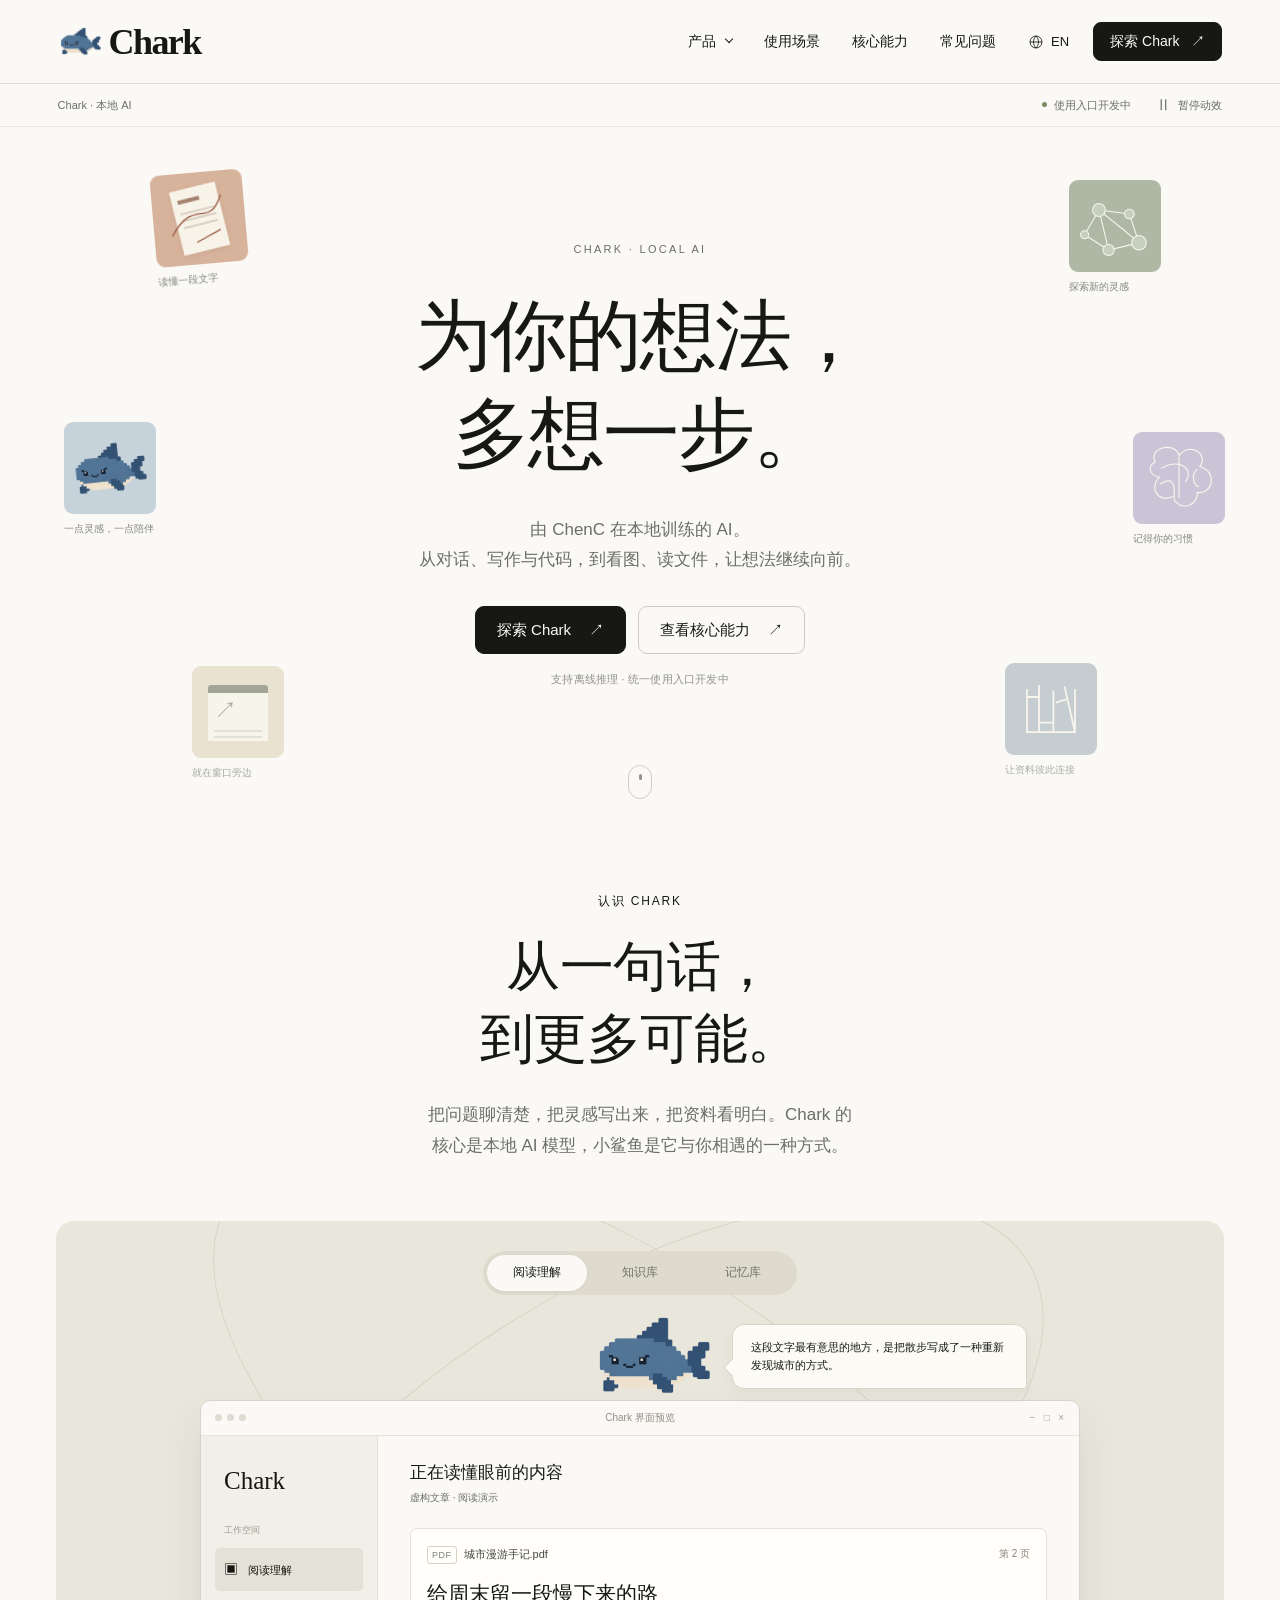
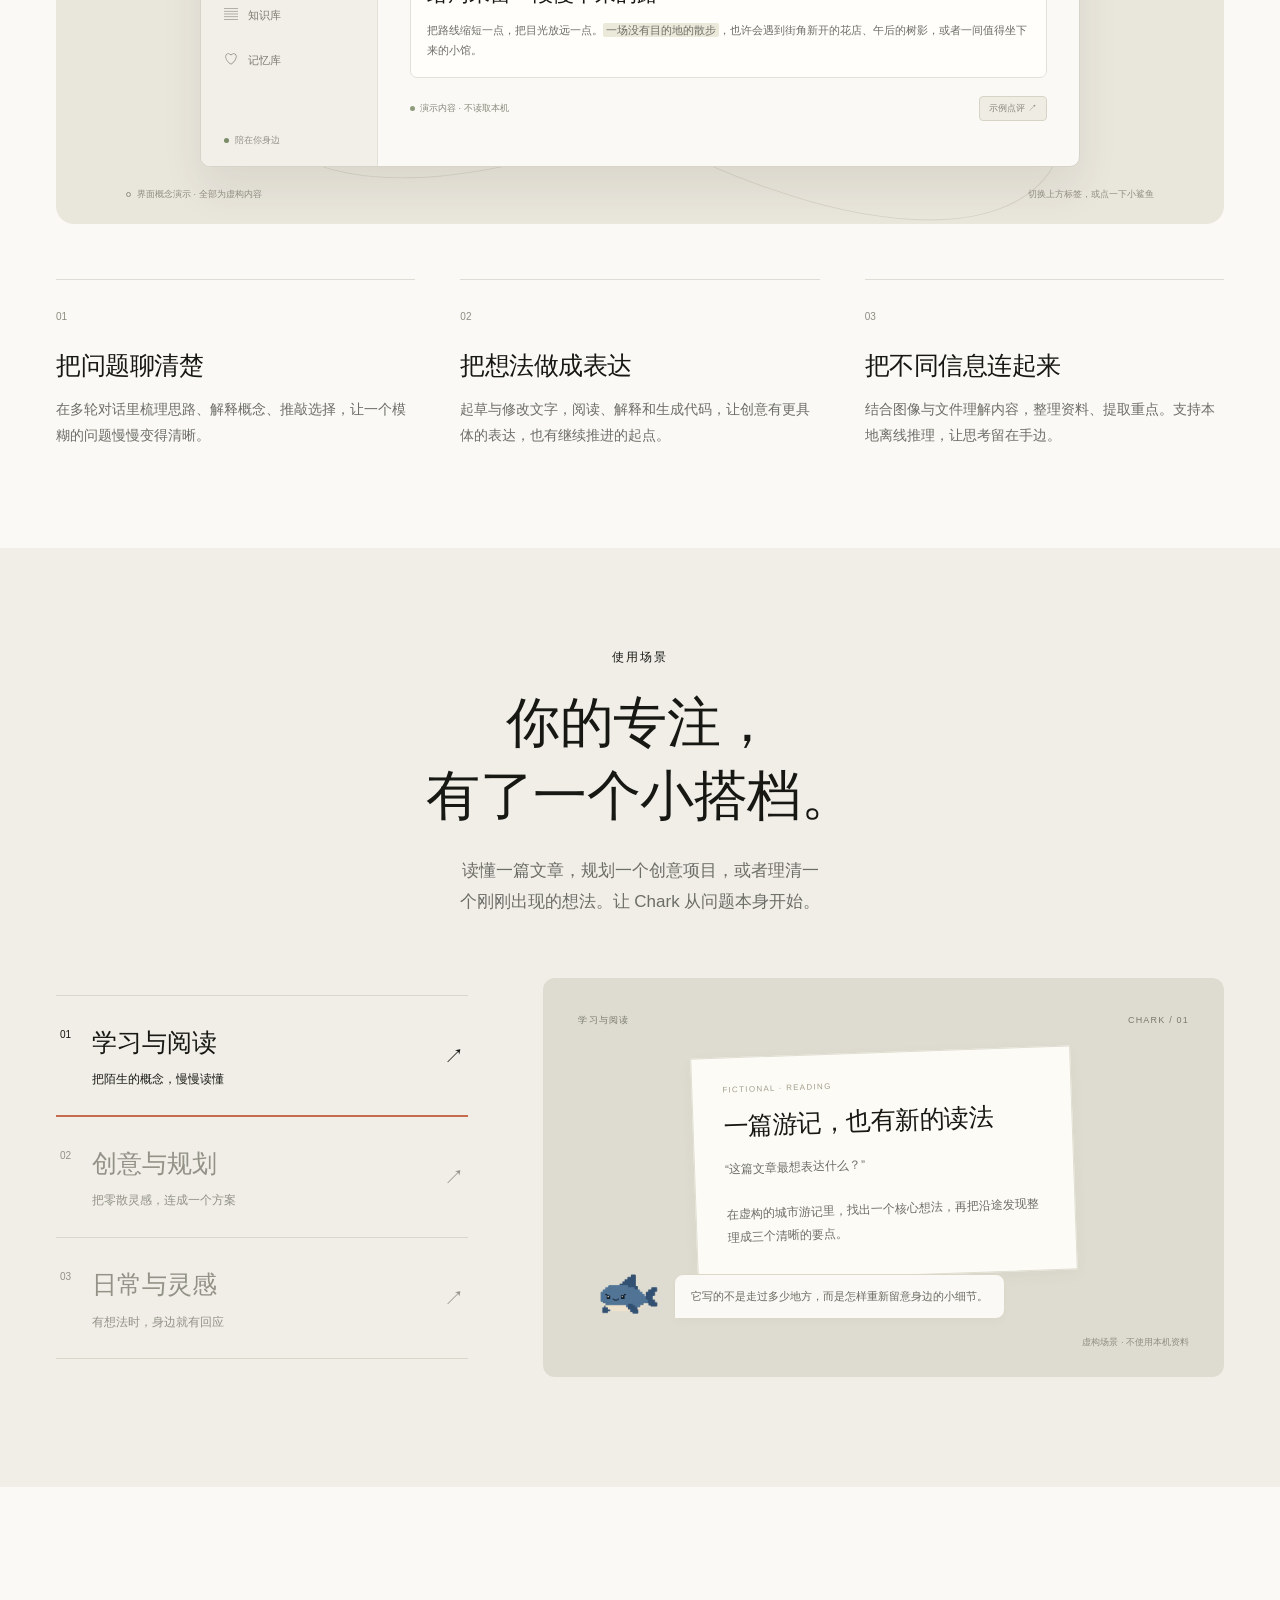
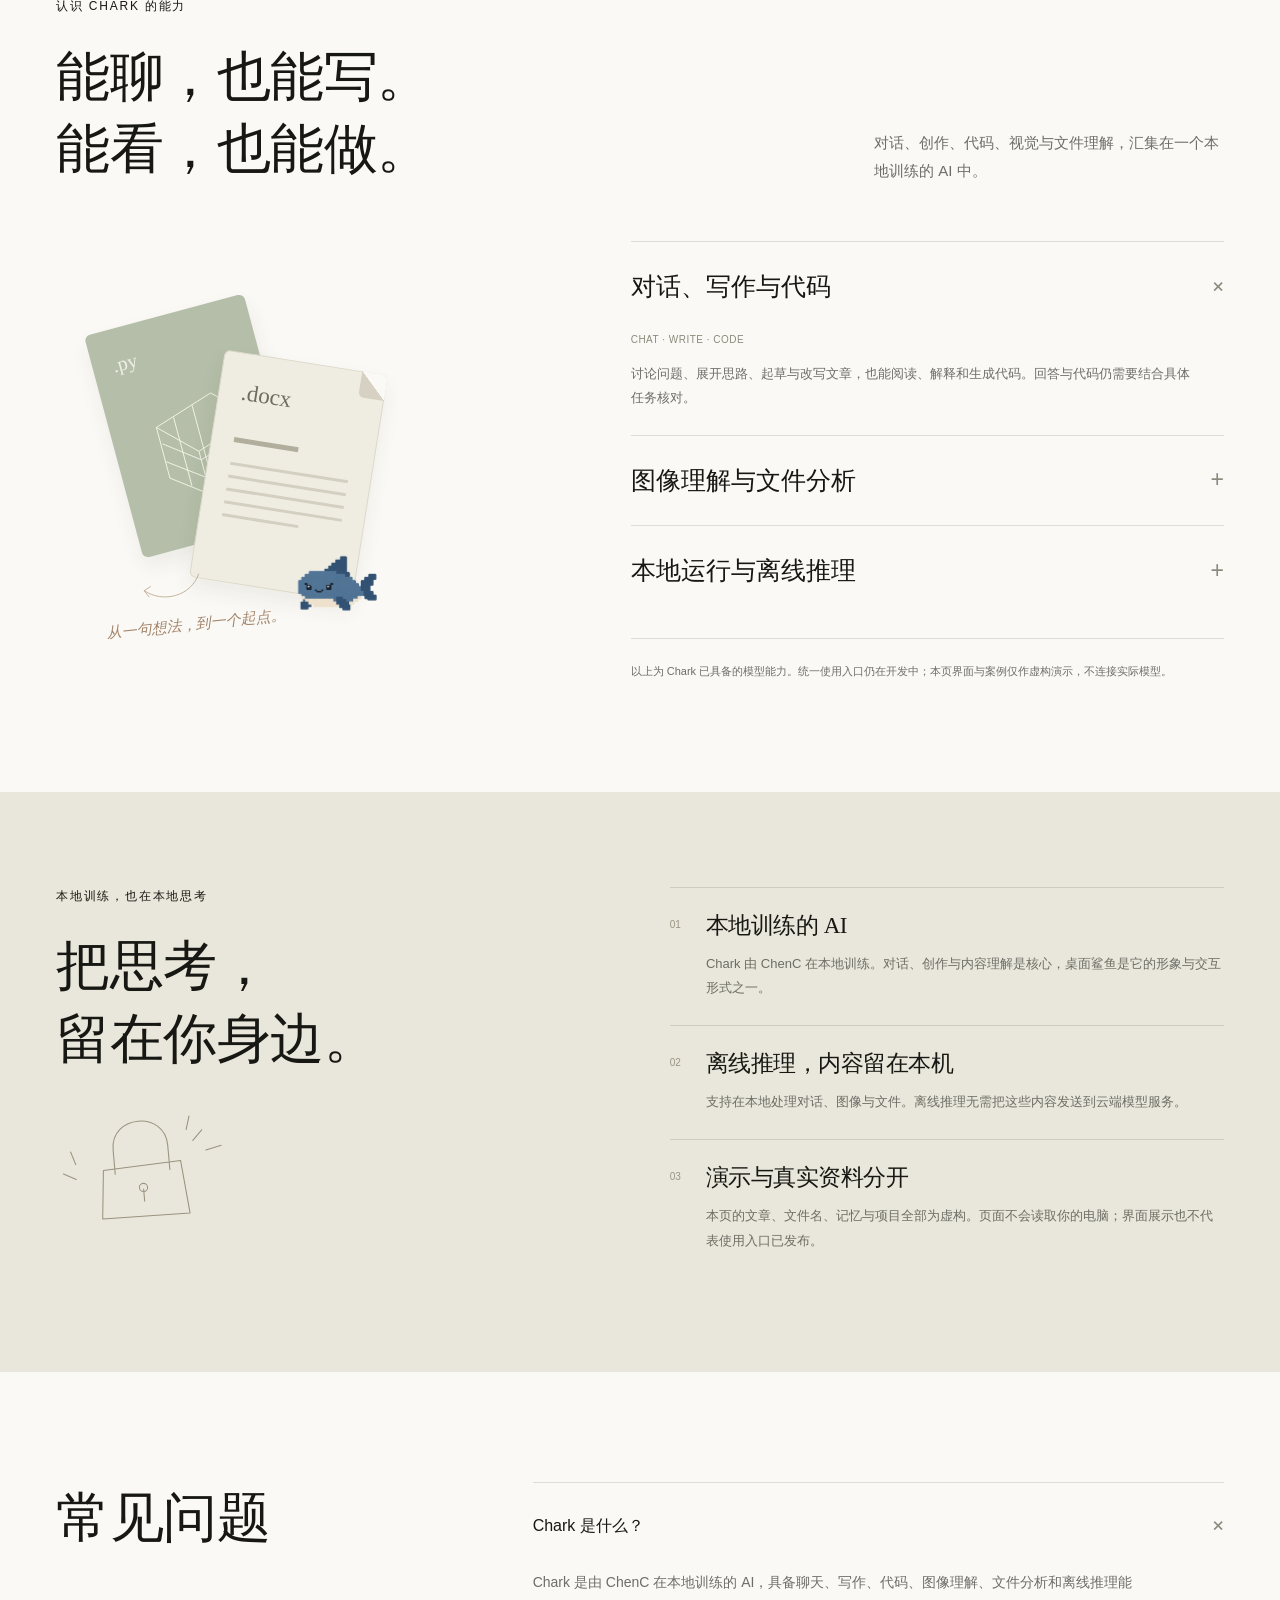
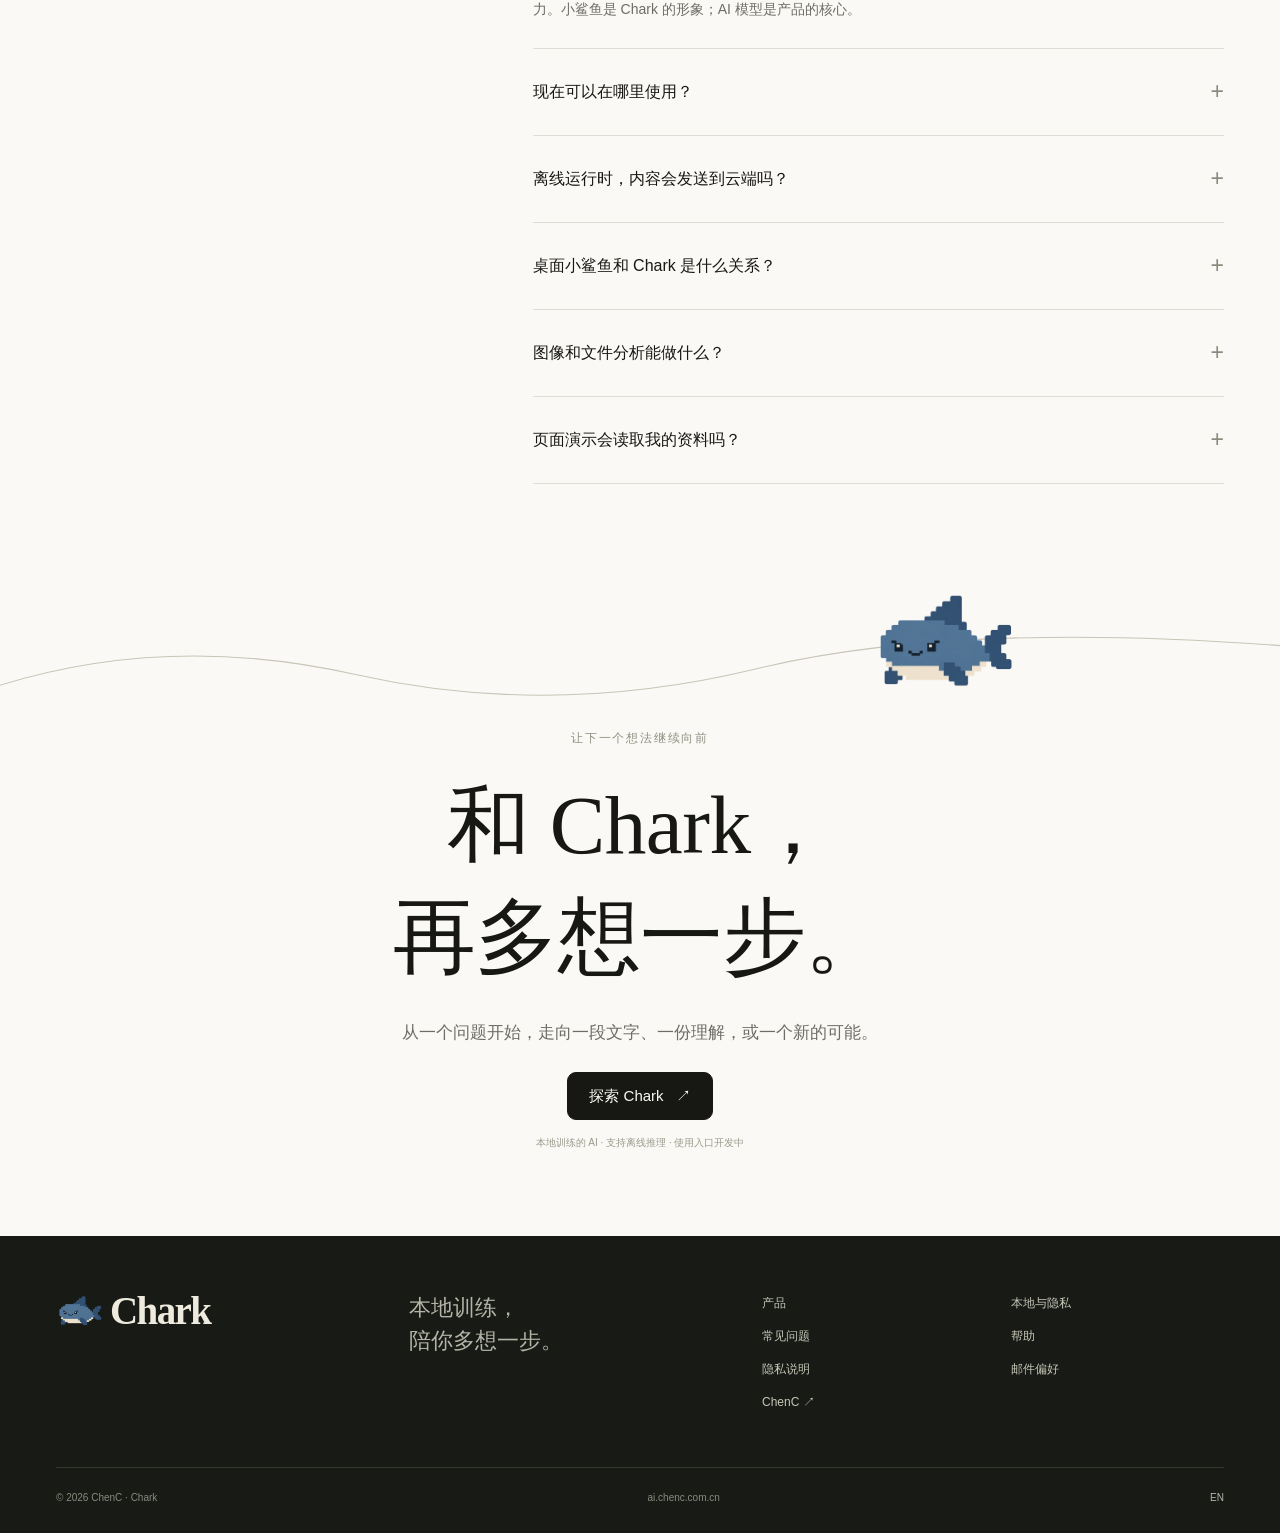
==== commit 3be15612: "新增帮助、隐私、邮件偏好三个页面，首页页脚加入口" ====
--- a/index.html
+++ b/index.html
@@ -67,7 +67,7 @@
     <section class="faq section-width" id="faq" aria-labelledby="faq-title"><h2 class="reveal" id="faq-title">常见问题</h2><div class="faq-list"><details open><summary>Chark 是什么？<span aria-hidden="true">+</span></summary><p>Chark 是由 ChenC 在本地训练的 AI，具备聊天、写作、代码、图像理解、文件分析和离线推理能力。小鲨鱼是 Chark 的形象；AI 模型是产品的核心。</p></details><details><summary>现在可以在哪里使用？<span aria-hidden="true">+</span></summary><p>目前 Chark 以本地模型的形式运行，面向用户的统一使用入口仍在开发中。本页用于介绍能力与交互概念，暂未提供新版 AI 的客户端下载或网页聊天入口。</p></details><details><summary>离线运行时，内容会发送到云端吗？<span aria-hidden="true">+</span></summary><p>离线推理在本机执行，不需要将对话、图像和文件发送到云端模型服务。本介绍页本身也不会读取或上传你的本机资料。</p></details><details><summary>桌面小鲨鱼和 Chark 是什么关系？<span aria-hidden="true">+</span></summary><p>小鲨鱼是 Chark 的产品形象，桌面陪伴是其中一种交互形式。Chark 本身是本地训练的 AI，可以承接聊天、写作、代码、图像理解与文件分析等任务。</p></details><details><summary>图像和文件分析能做什么？<span aria-hidden="true">+</span></summary><p>可以围绕图片和文档提问，整理信息、概括重点，并结合上下文继续讨论。识别出的细小文字、复杂表格、公式和重要结论仍需核对。页面展示的是虚构示例。</p></details><details><summary>页面演示会读取我的资料吗？<span aria-hidden="true">+</span></summary><p>不会。文件名、文章、记忆与场景均为专门编写的虚构示例，不来自作者或访客的电脑、聊天记录和研究资料。切换标签、使用场景或点击小鲨鱼都只在页面中演示，不会截屏、上传文件、连接模型或读取本机资料。</p></details></div></section>
     <section class="closing"><div class="closing-wave" aria-hidden="true"><svg viewBox="0 0 1440 100" preserveAspectRatio="none"><path d="M-20 70Q180 15 400 55T850 50t610-20"/></svg><img src="assets/chark.png" alt="" width="150" height="112"></div><div class="section-width reveal"><p class="eyebrow">让下一个想法继续向前</p><h2>和 Chark，<br>再多想一步。</h2><p>从一个问题开始，走向一段文字、一份理解，或一个新的可能。</p><a class="button" href="#overview">探索 Chark <span aria-hidden="true">↗</span></a><p class="closing-note">本地训练的 AI · 支持离线推理 · 使用入口开发中</p></div></section>
   </main>
-  <footer><div class="section-width"><div class="footer-top"><a class="brand footer-brand" href="index.html"><img src="assets/chark.png" alt="" width="48" height="36"><span>Chark</span></a><p>本地训练，<br>陪你多想一步。</p><div class="footer-links"><a href="#overview">产品</a><a href="#privacy">本地与隐私</a><a href="#faq">常见问题</a><a href="https://chenc.com.cn/" target="_blank" rel="noopener">ChenC ↗</a></div></div><div class="footer-bottom"><span>© 2026 ChenC · Chark</span><span>ai.chenc.com.cn</span><a href="en/index.html" lang="en">EN</a></div></div></footer>
+  <footer><div class="section-width"><div class="footer-top"><a class="brand footer-brand" href="index.html"><img src="assets/chark.png" alt="" width="48" height="36"><span>Chark</span></a><p>本地训练，<br>陪你多想一步。</p><div class="footer-links"><a href="#overview">产品</a><a href="#privacy">本地与隐私</a><a href="#faq">常见问题</a><a href="help.html">帮助</a><a href="privacy.html">隐私说明</a><a href="preferences.html">邮件偏好</a><a href="https://chenc.com.cn/" target="_blank" rel="noopener">ChenC ↗</a></div></div><div class="footer-bottom"><span>© 2026 ChenC · Chark</span><span>ai.chenc.com.cn</span><a href="en/index.html" lang="en">EN</a></div></div></footer>
   <noscript><style>.demo-tabs,.demo-pet,.mock-action,.use-select,.motion-button,.mobile-toggle{display:none}.hero-content{animation:none}.pet-and-bubble{top:-78px}.use-layout{grid-template-columns:1fr}.desktop-nav{display:flex;flex-wrap:wrap}@media(max-width:800px){.desktop-nav{display:none}}</style></noscript>
   <script type="application/json" id="page-data">{"pause": "暂停动效", "resume": "播放动效", "reduced": "系统已减少动效", "read": {"title": "正在读懂眼前的内容", "description": "虚构文章 · 阅读演示", "file": "城市漫游手记.pdf", "label": "第 2 页", "heading": "给周末留一段慢下来的路", "paragraph": "把路线缩短一点，把目光放远一点。<span class=\"highlight\">一场没有目的地的散步<\/span>，也许会遇到街角新开的花店、午后的树影，或者一间值得坐下来的小馆。", "status": "演示内容 · 不读取本机", "action": "示例点评", "bubbles": ["这段文字最有意思的地方，是把散步写成了一种重新发现城市的方式。", "如果把它写成一份小指南，可以分成沿途发现、休息地点和路线留白三部分。", "“把路线缩短，把目光放远”很适合做标题，读起来有一点轻松的反差。"]}, "library": {"title": "让不同资料接上同一个想法", "description": "虚构文件 · 仅用于产品演示", "files": [["PDF", "城市漫游手记.pdf", "6 个示例片段"], ["XLSX", "咖啡小馆筹备清单.xlsx", "3 张示例工作表"], ["PPTX", "纸间书店视觉灵感.pptx", "8 页示例内容"]], "tag": "示例文件", "status": "全部文件名与内容均为虚构", "bubbles": ["游记、清单和灵感册，也能围绕同一个创意连起来。", "先把资料分成“已经确定”和“还想探索”，下一步会更清楚。", "这些文件只存在于演示里，没有读取任何本机资料。"]}, "memory": {"title": "让交流有一点熟悉的默契", "description": "虚构用户偏好 · 非作者个人信息", "items": [["用三条要点总结长文", "虚构偏好 · 示例"], ["示例项目：一间周末咖啡小馆", "虚构项目 · 示例"], ["文案语气：轻松、自然", "虚构风格 · 示例"]], "status": "虚构记忆 · 不写入本机", "bubbles": ["这份示例偏好很简单：长文先看三个重点。", "同一个想法，可以先写成清单，再慢慢展开成故事。", "轻松一点，自然一点。先让表达像一次舒服的交谈。"]}, "scenarios": {"study": {"category": "学习与阅读", "format": "FICTIONAL · READING", "title": "一篇游记，也有新的读法", "body": "“这篇文章最想表达什么？”<br><br>在虚构的城市游记里，找出一个核心想法，再把沿途发现整理成三个清晰的要点。", "note": "它写的不是走过多少地方，而是怎样重新留意身边的小细节。", "example": "虚构场景 · 不使用本机资料"}, "research": {"category": "创意与规划", "format": "FICTIONAL · PLANNING", "title": "让一间小馆，从想法开始", "body": "“如果开一间只在周末营业的小馆呢？”<br><br>为这个虚构项目列出菜单草案、空间氛围和筹备事项，把灵感慢慢变成可以讨论的方案。", "note": "先定下最想留下的体验：一杯咖啡、一张舒服的椅子，还是一本刚好想读的书？", "example": "虚构项目 · 不代表真实经营计划"}, "everyday": {"category": "日常与灵感", "format": "FICTIONAL · IDEAS", "title": "给一个故事，留一点开头", "body": "“写一家只在雨天开门的书店。”<br><br>从一个虚构设定开始，给书店想一个名字、一位店员，再补上推门时听见的第一句话。", "note": "书店可以叫“雨停之前”。店员总会说：别急着走，下一页还没有下完雨。", "example": "虚构故事 · 全新编写的演示内容"}}}</script>
 </body>
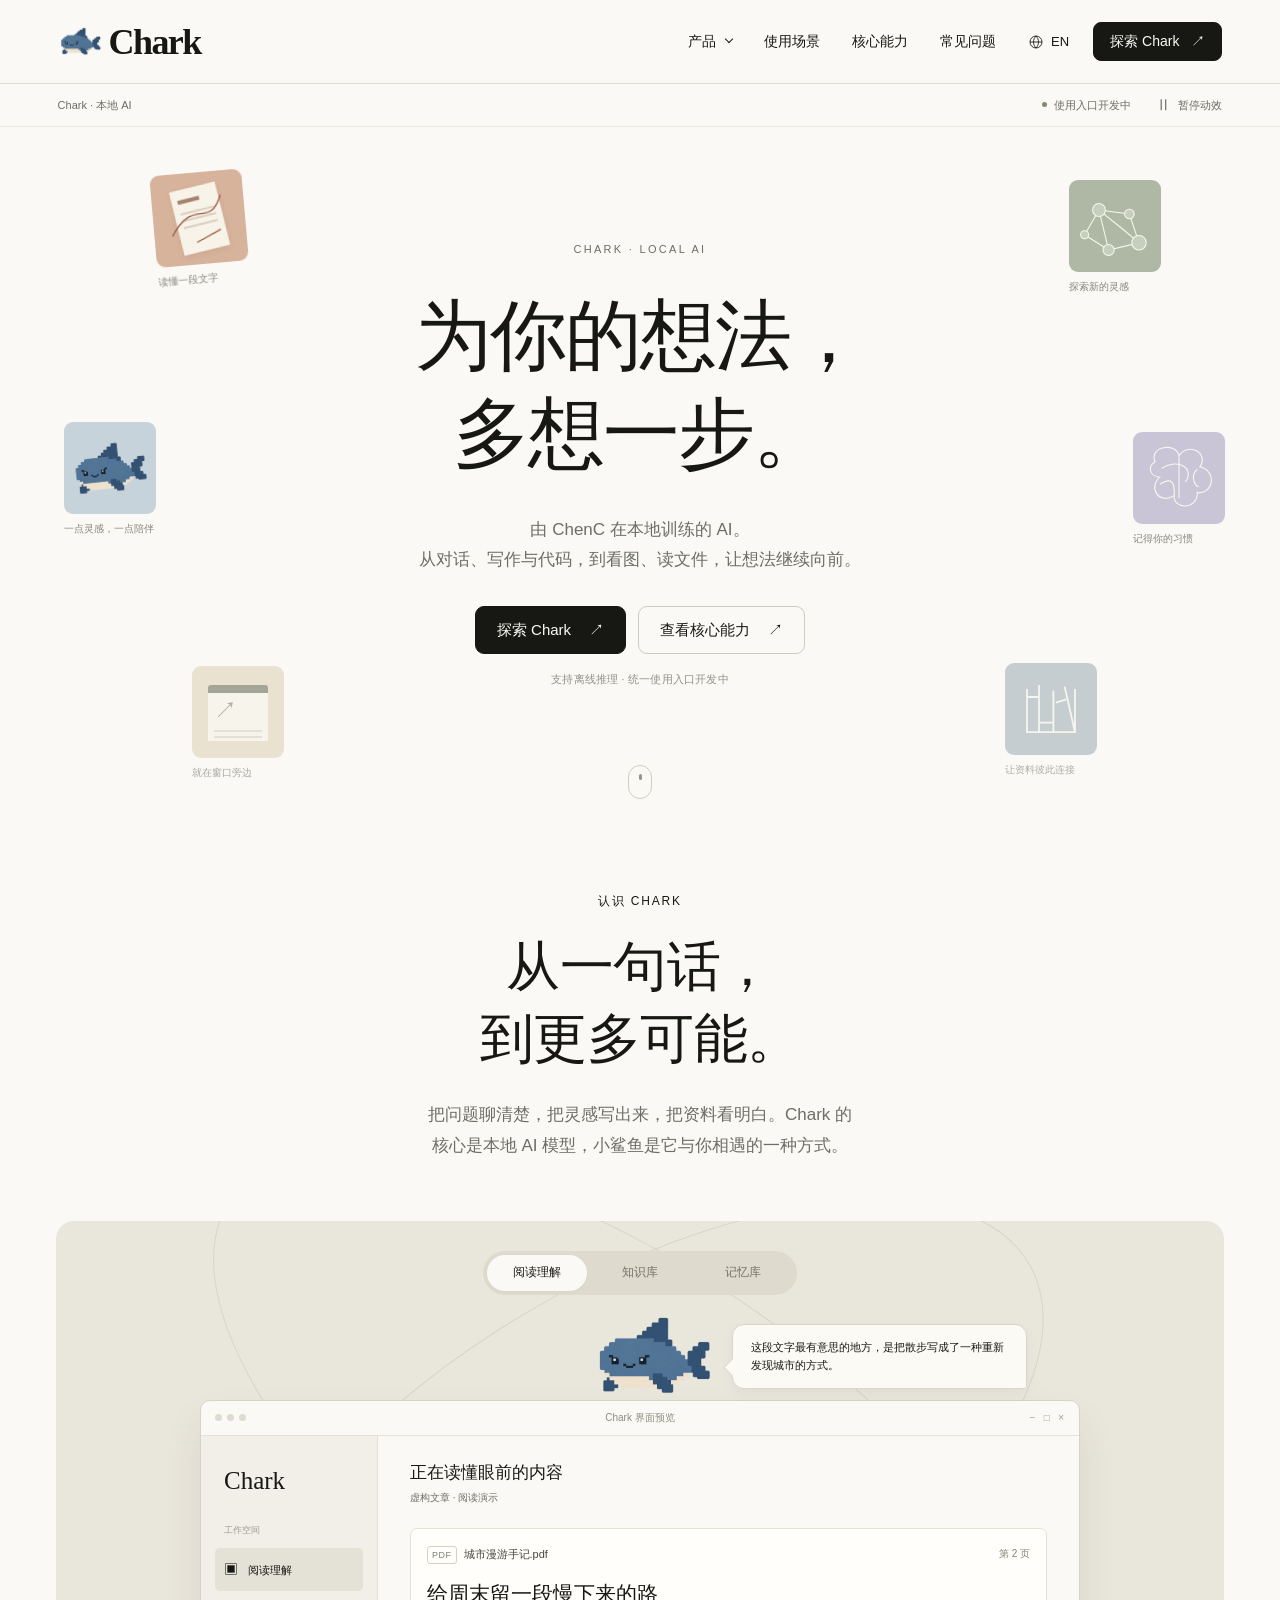
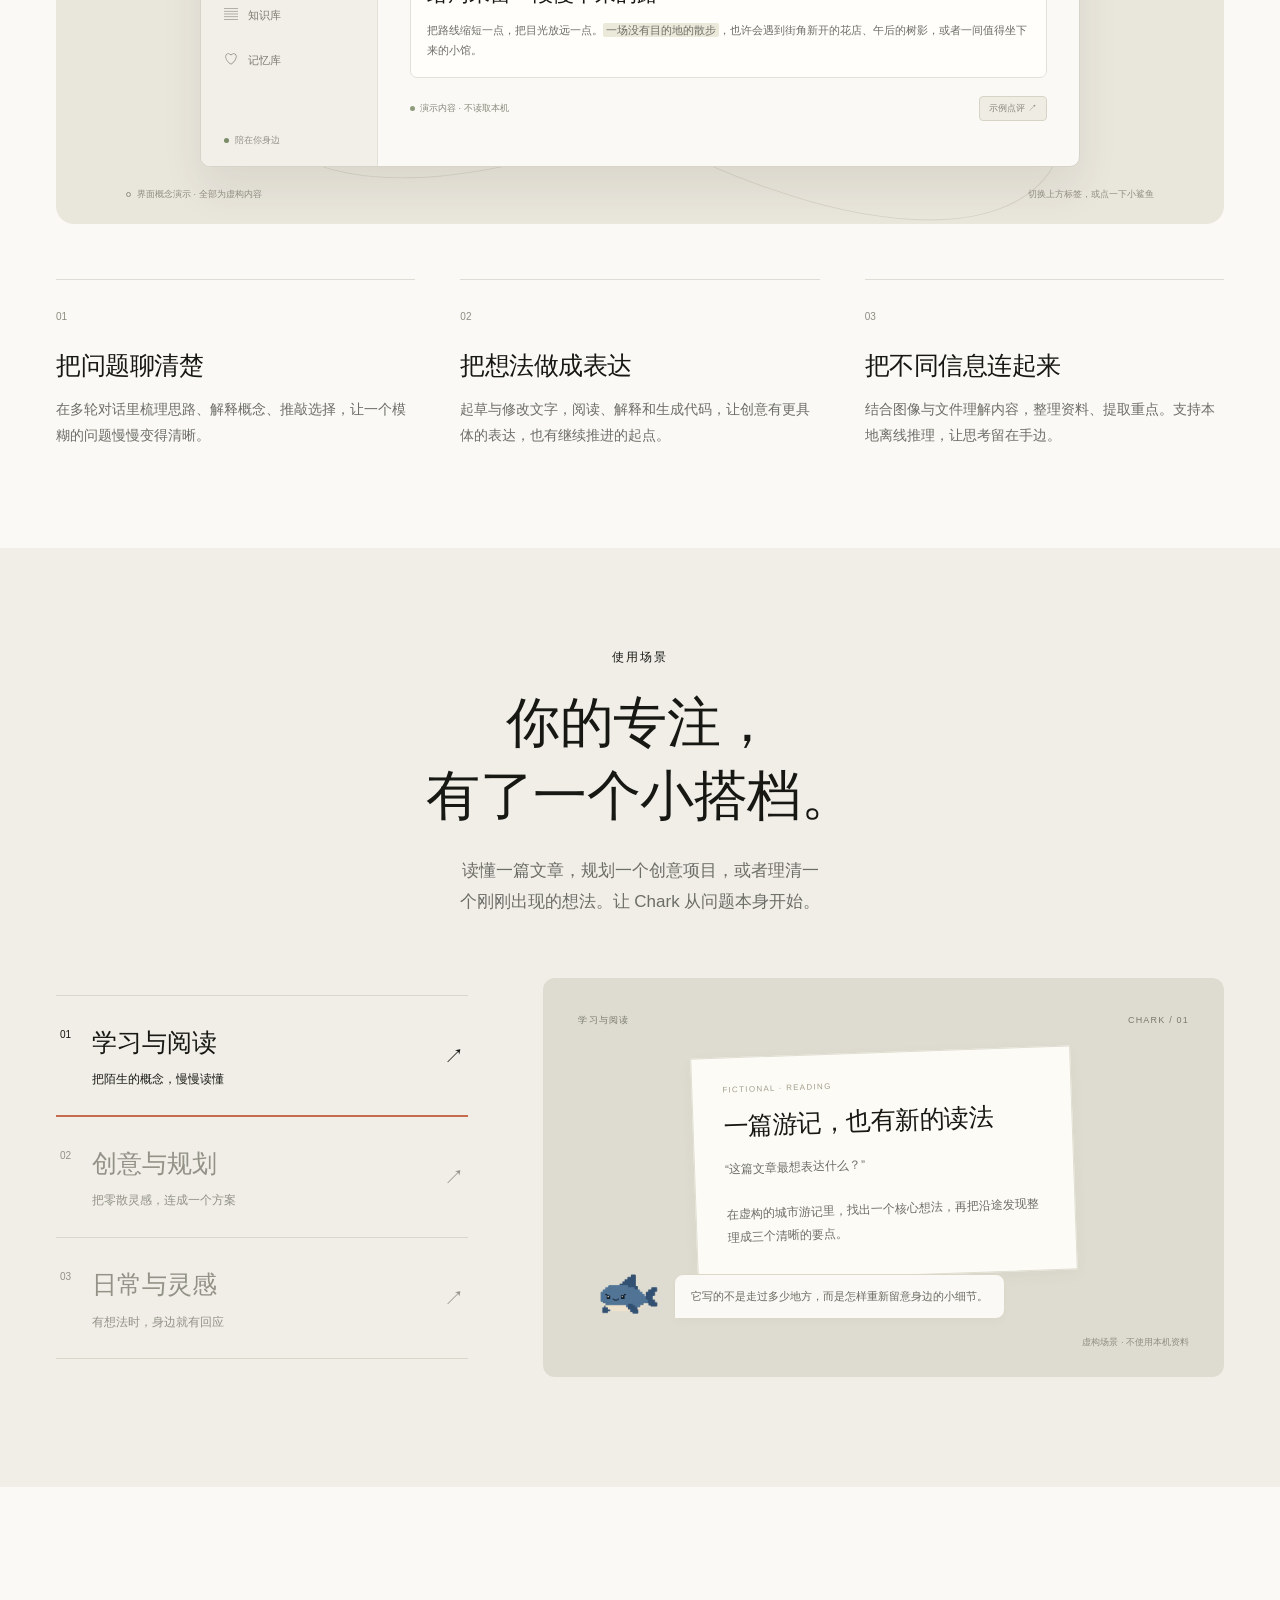
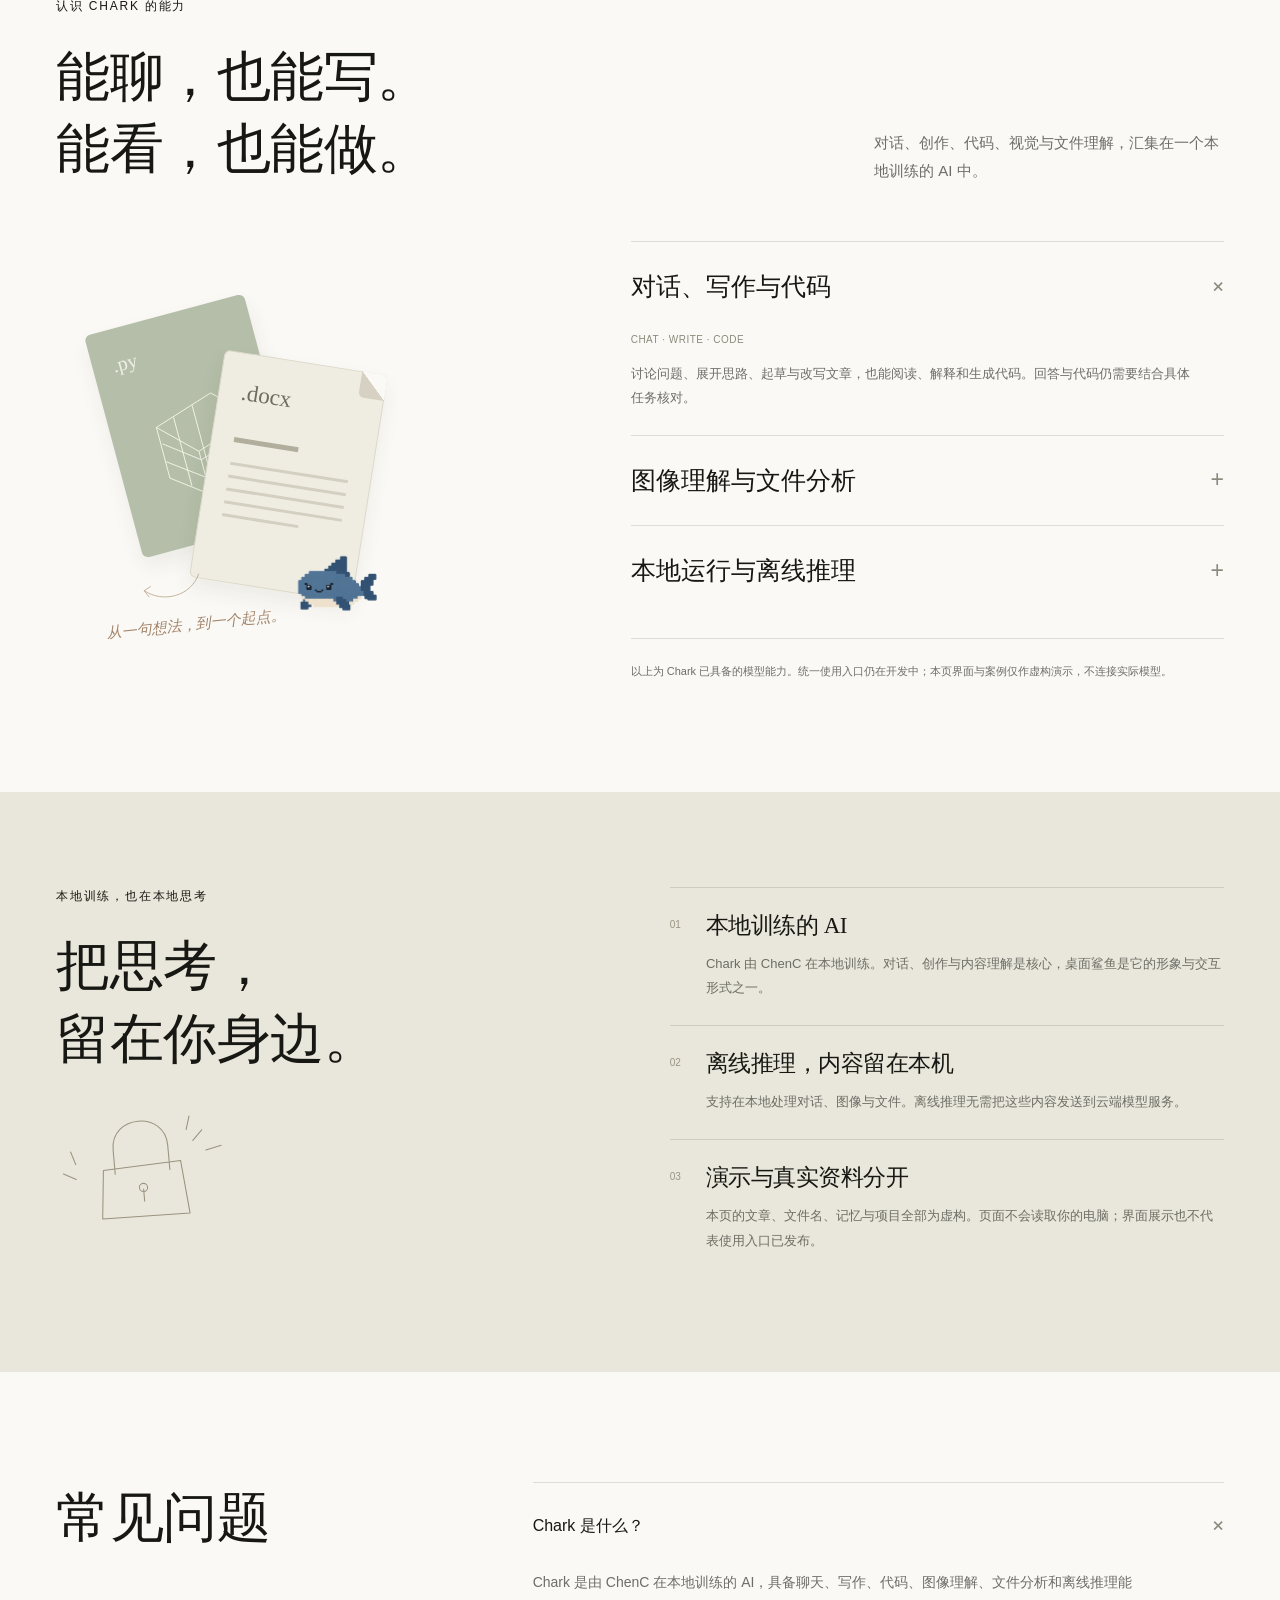
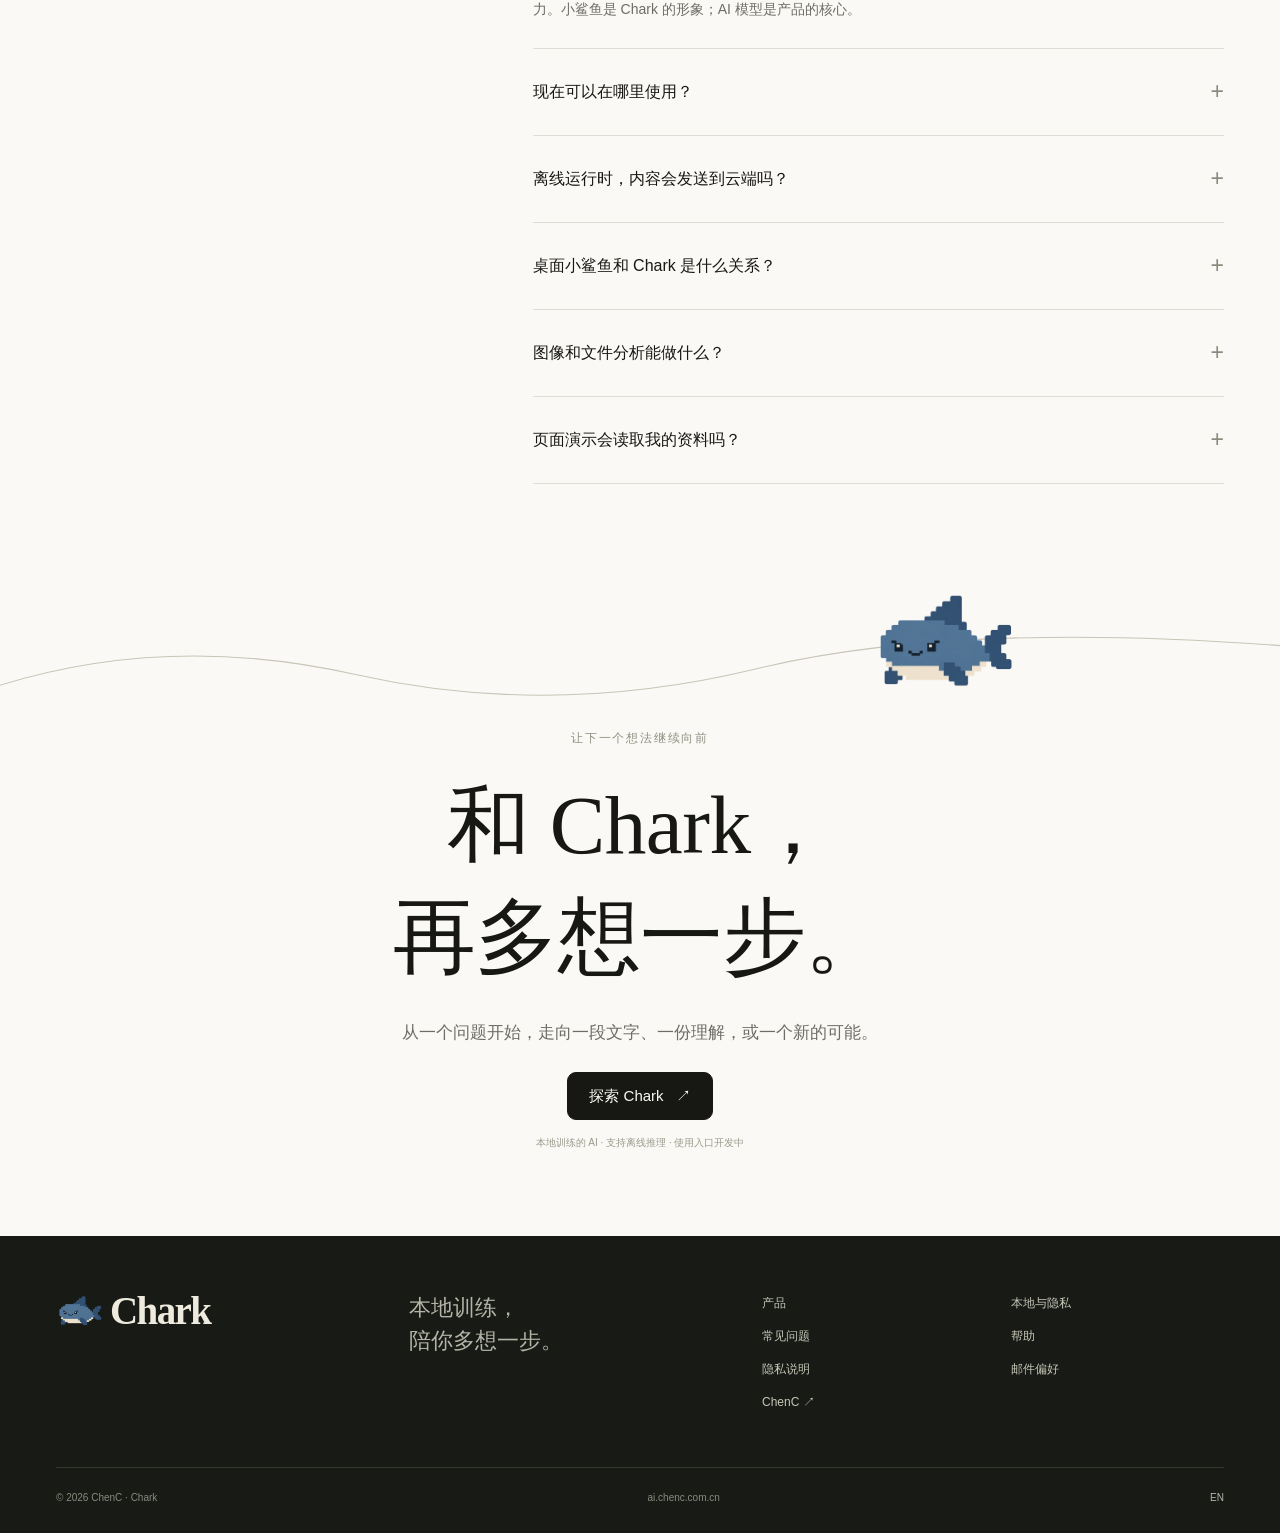
==== commit 617160c1: "导航探索入口接入邮箱验证码下载区" ====
--- a/index.html
+++ b/index.html
@@ -29,7 +29,7 @@
       </div>
       <a class="nav-link" href="#use-cases">使用场景</a><a class="nav-link" href="#capabilities">核心能力</a><a class="nav-link" href="#faq">常见问题</a>
     </nav>
-    <div class="nav-actions"><a class="language" href="en/index.html" lang="en" aria-label="Switch to English"><svg viewBox="0 0 24 24" aria-hidden="true"><circle cx="12" cy="12" r="9"/><path d="M3 12h18M12 3c5 5 5 13 0 18-5-5-5-13 0-18Z"/></svg>EN</a><a class="button button-small nav-download" href="#overview">探索 Chark <span aria-hidden="true">↗</span></a><button class="mobile-toggle icon-button" aria-label="打开导航菜单" aria-expanded="false" aria-controls="mobile-menu"><span></span><span></span></button></div>
+    <div class="nav-actions"><a class="language" href="en/index.html" lang="en" aria-label="Switch to English"><svg viewBox="0 0 24 24" aria-hidden="true"><circle cx="12" cy="12" r="9"/><path d="M3 12h18M12 3c5 5 5 13 0 18-5-5-5-13 0-18Z"/></svg>EN</a><a class="button button-small nav-download" href="https://auth.chenc.com.cn/ed1e254656d291c2739e24f0b181b7ce7190c2476c24a04e8a30f7d5b620cee6/index.html">探索 Chark <span aria-hidden="true">↗</span></a><button class="mobile-toggle icon-button" aria-label="打开导航菜单" aria-expanded="false" aria-controls="mobile-menu"><span></span><span></span></button></div>
     <nav class="mobile-menu" id="mobile-menu" aria-label="主导航" hidden><a href="#overview">认识 Chark</a><a href="#use-cases">使用场景</a><a href="#capabilities">核心能力</a><a href="#privacy">本地与隐私</a><a href="#faq">常见问题</a></nav>
   </header>
   <div class="subnav"><span>Chark · 本地 AI</span><span class="subnav-right"><span class="version"><i></i>使用入口开发中</span><button class="motion-button" aria-pressed="false" aria-label="暂停动效"><span class="motion-icon" aria-hidden="true">Ⅱ</span><span class="motion-label">暂停动效</span></button></span></div>
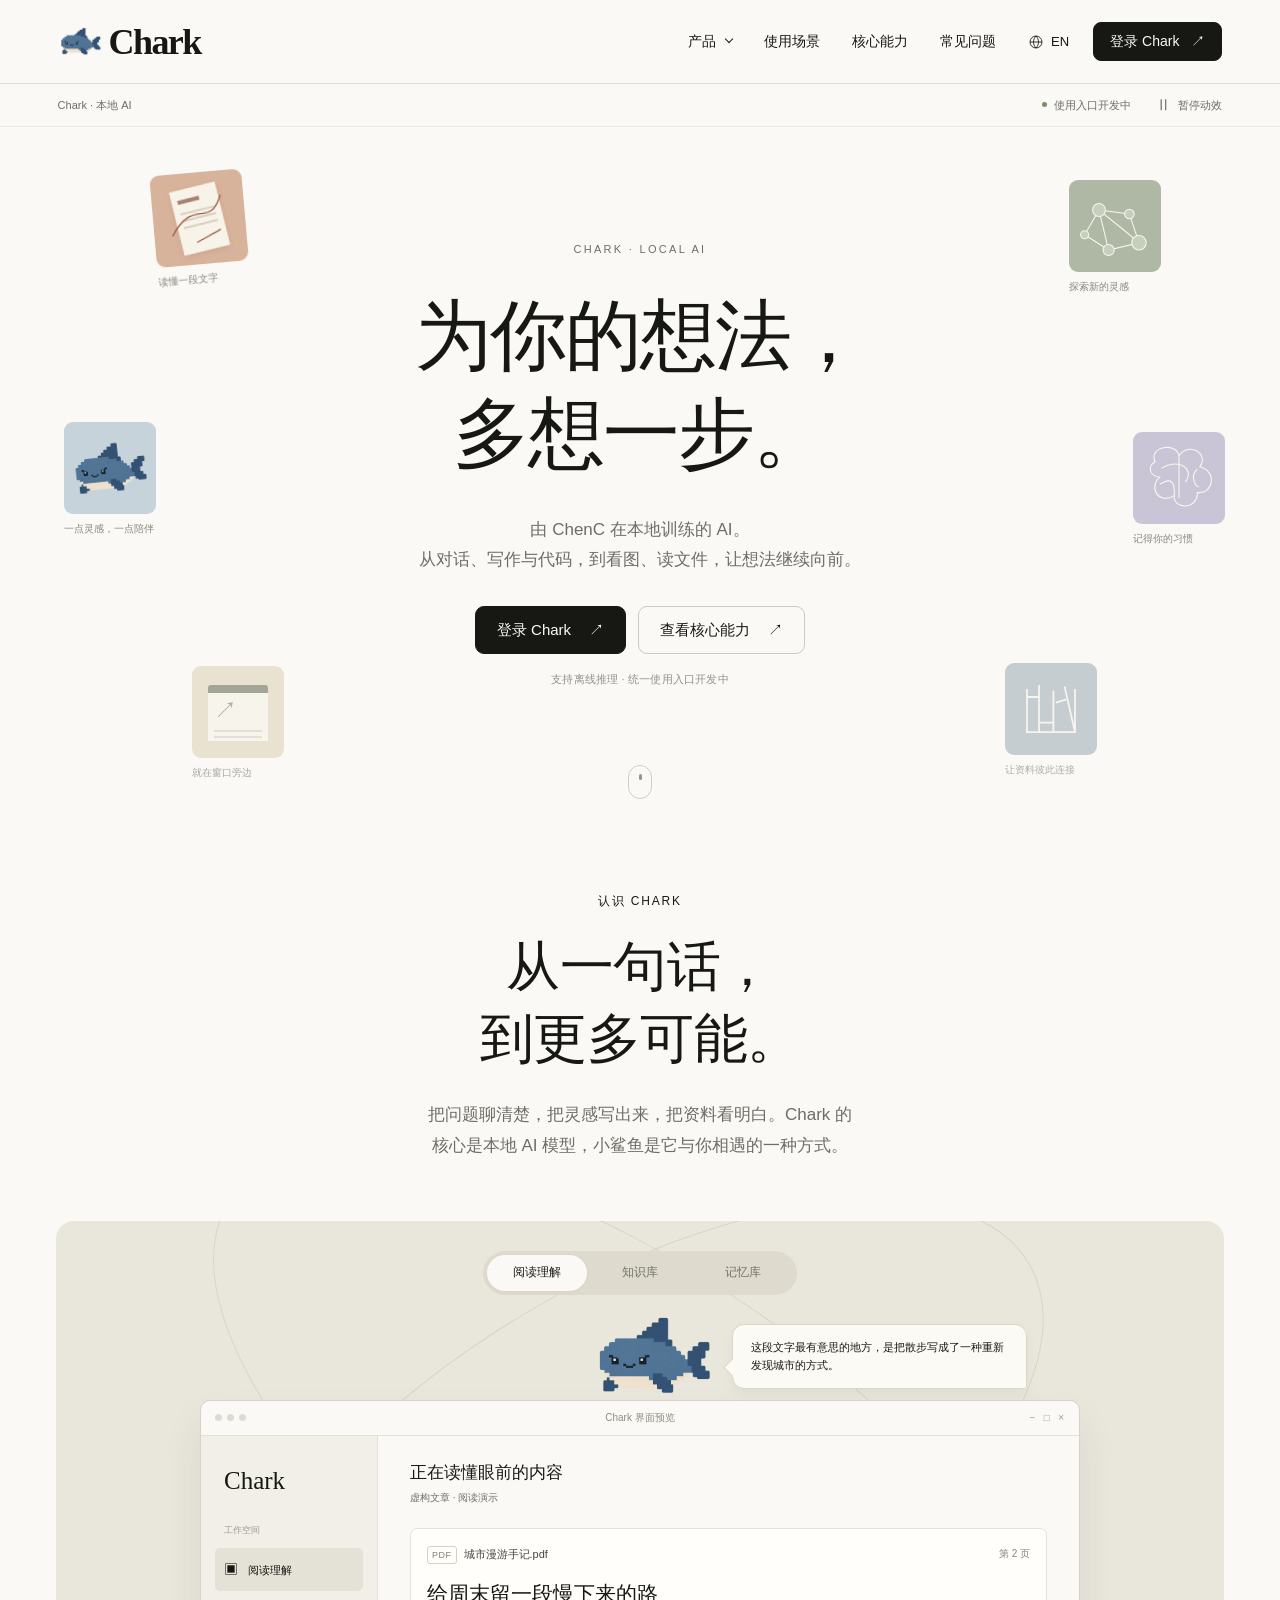
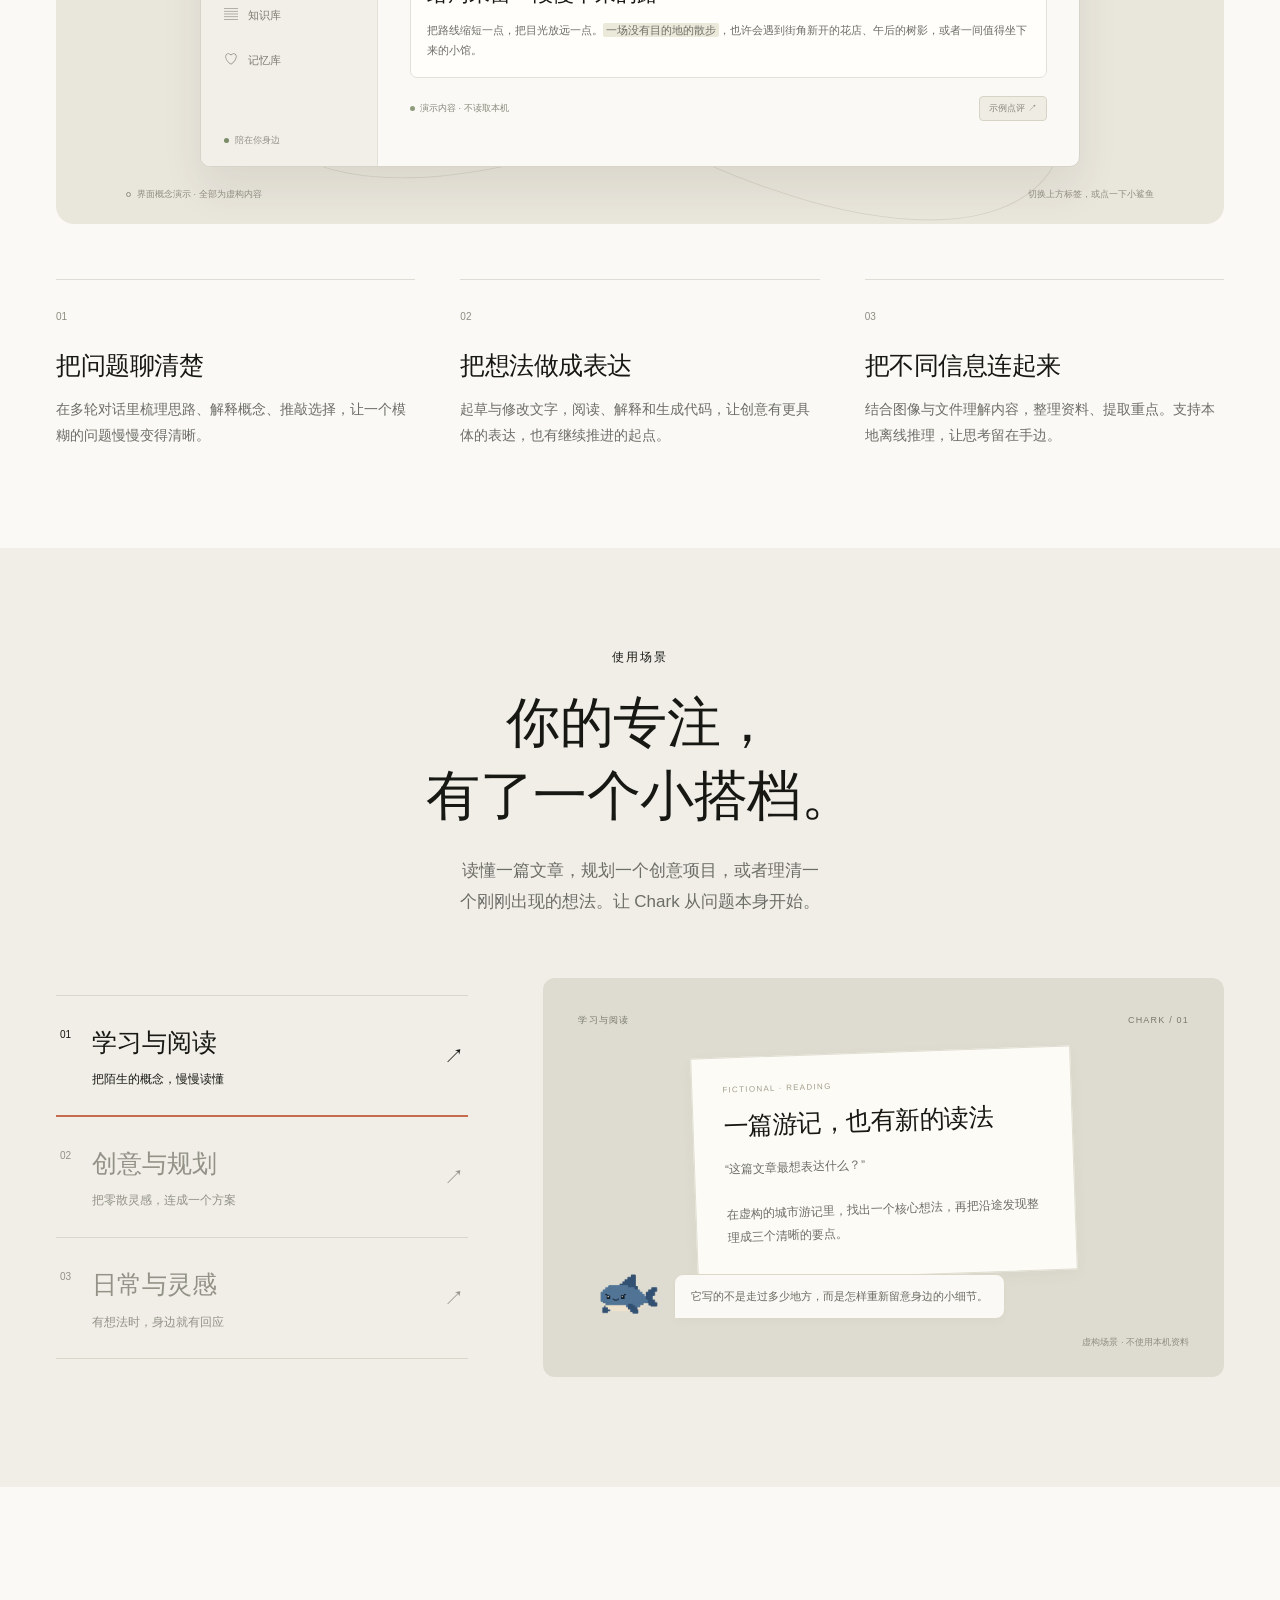
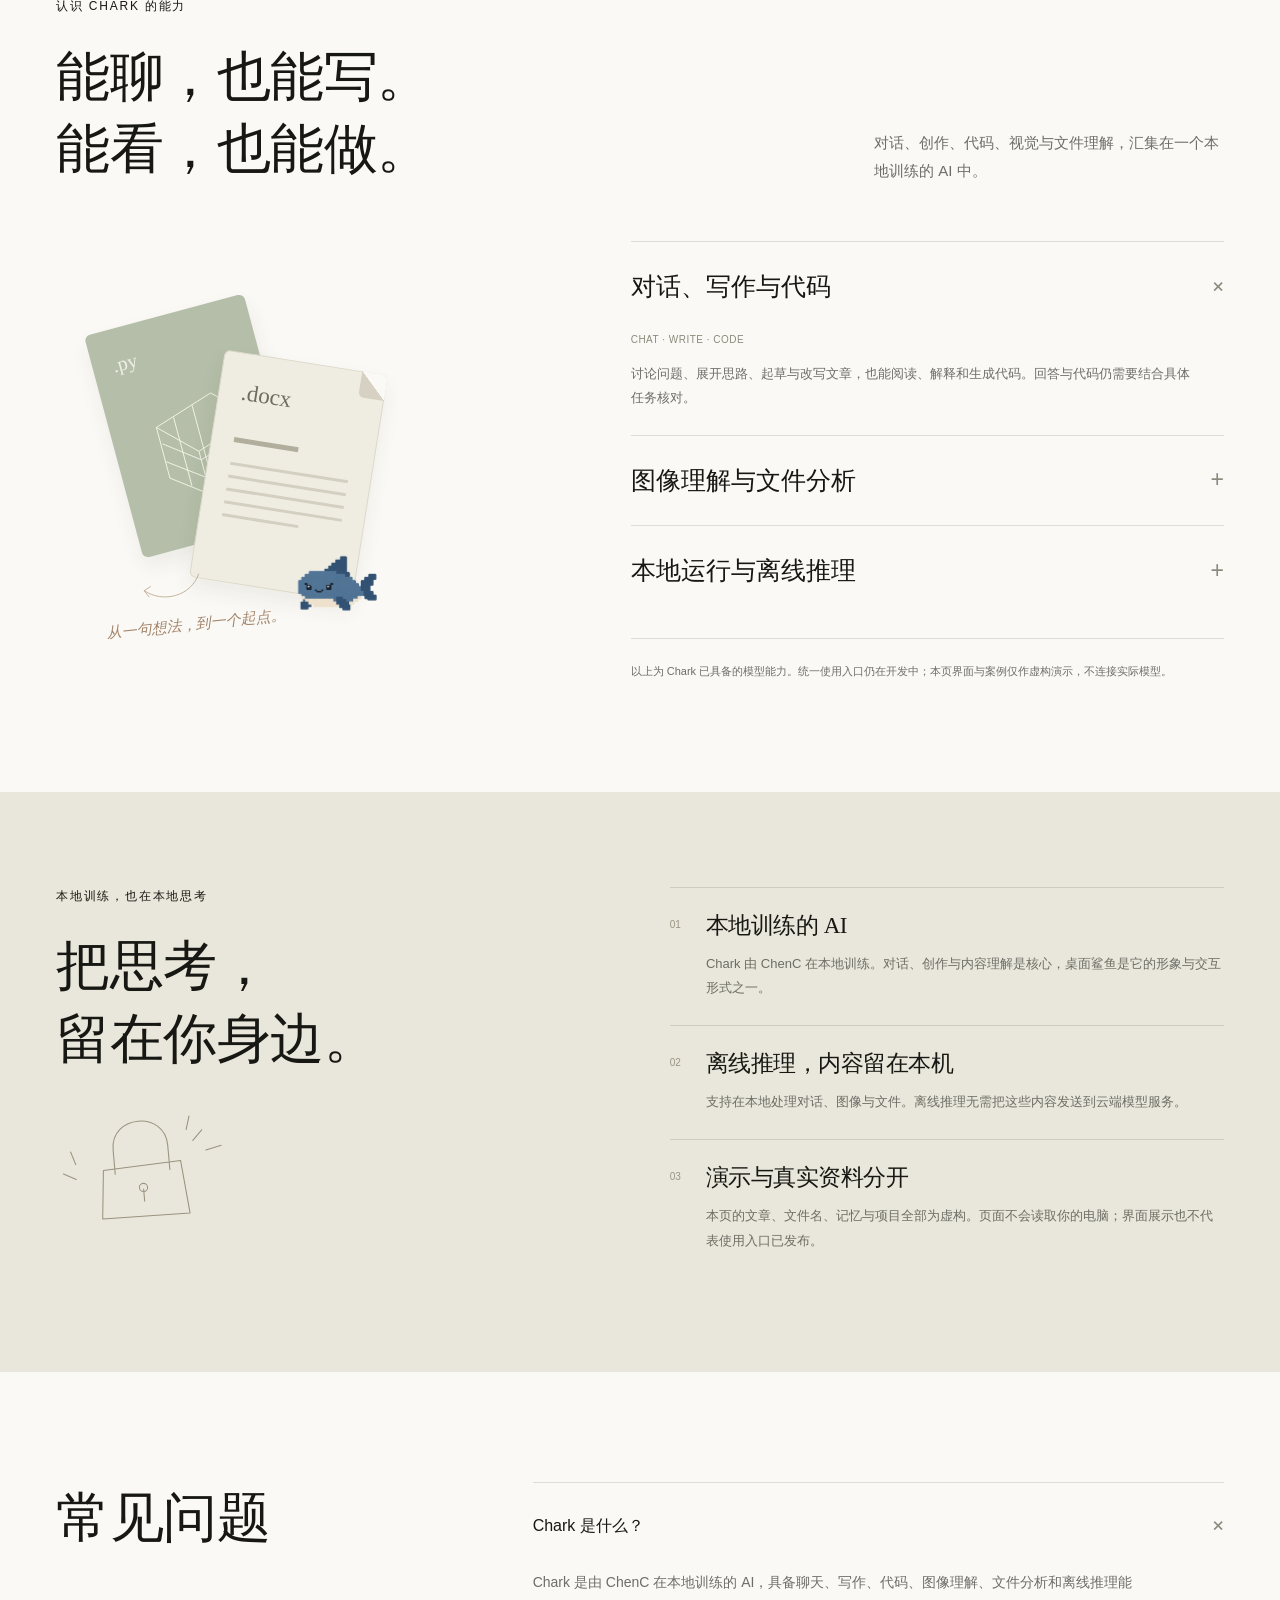
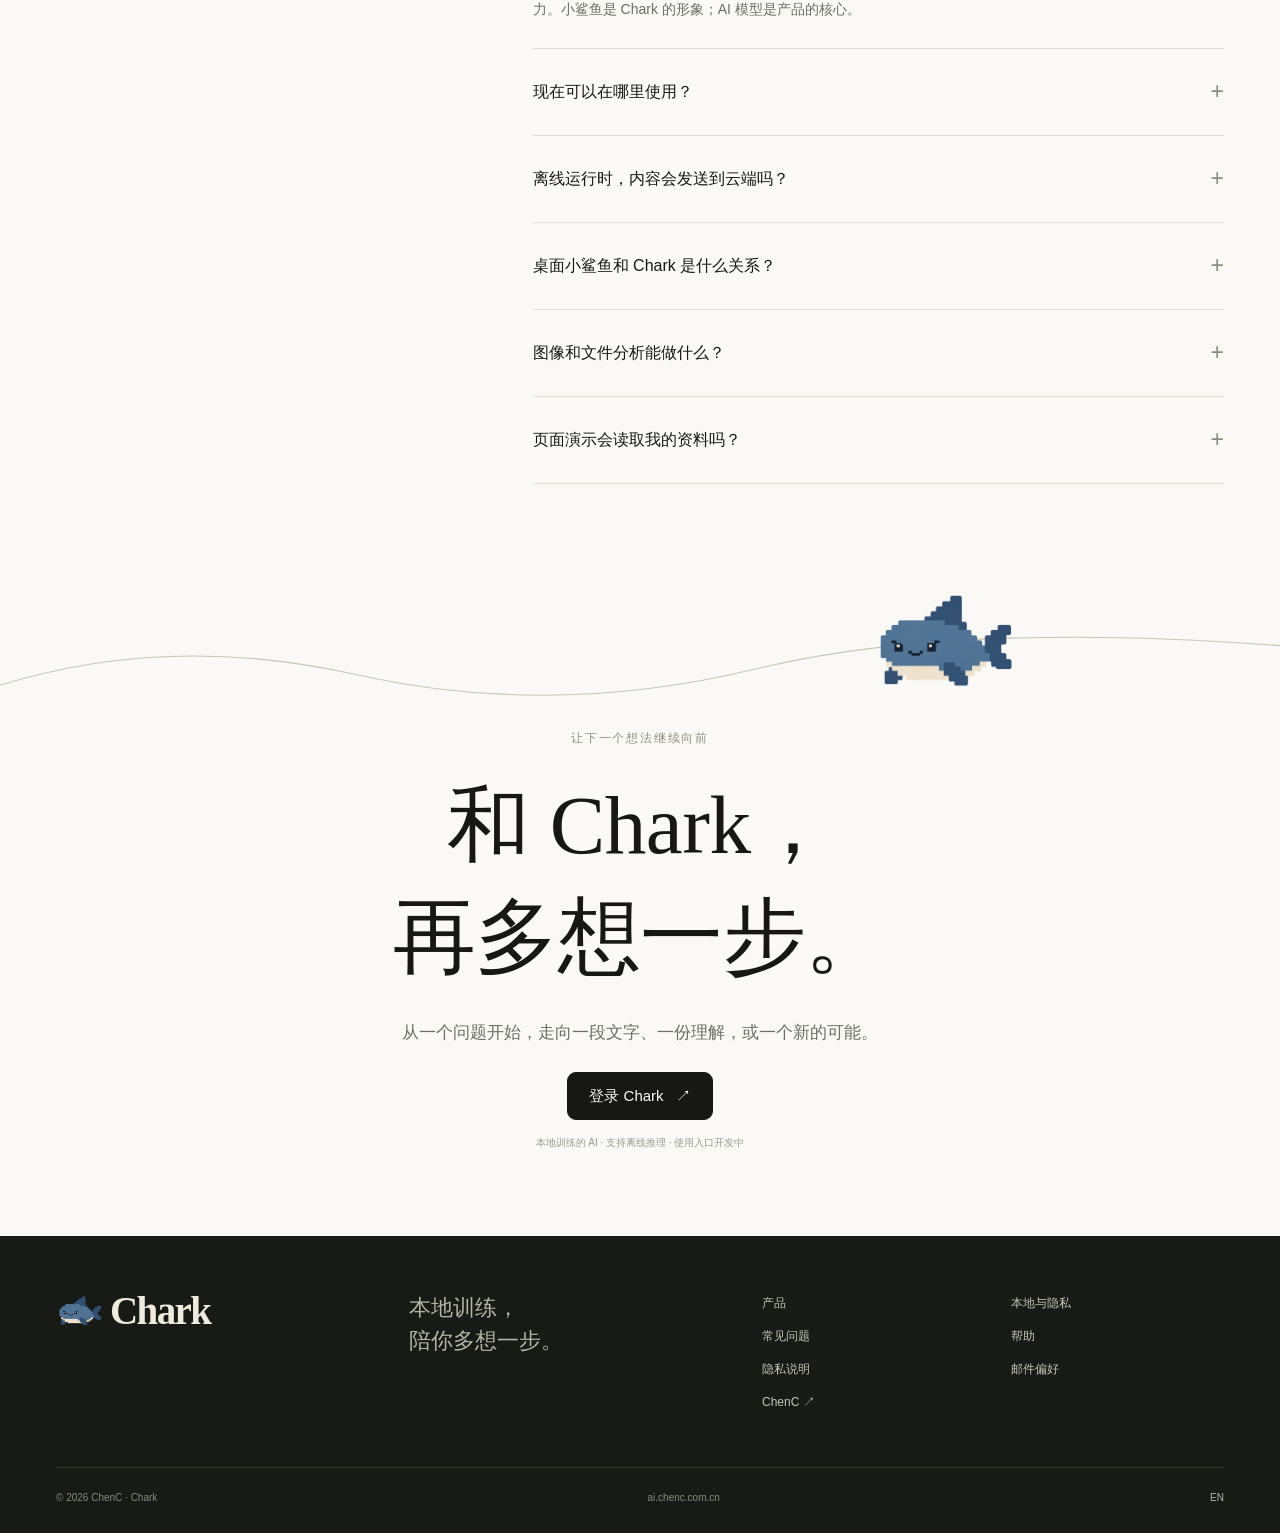
==== commit ee0d8d93: "入口按钮文案改为登录（中文 登录 Chark / 英文 Sign in）" ====
--- a/index.html
+++ b/index.html
@@ -29,7 +29,7 @@
       </div>
       <a class="nav-link" href="#use-cases">使用场景</a><a class="nav-link" href="#capabilities">核心能力</a><a class="nav-link" href="#faq">常见问题</a>
     </nav>
-    <div class="nav-actions"><a class="language" href="en/index.html" lang="en" aria-label="Switch to English"><svg viewBox="0 0 24 24" aria-hidden="true"><circle cx="12" cy="12" r="9"/><path d="M3 12h18M12 3c5 5 5 13 0 18-5-5-5-13 0-18Z"/></svg>EN</a><a class="button button-small nav-download" href="https://auth.chenc.com.cn/ed1e254656d291c2739e24f0b181b7ce7190c2476c24a04e8a30f7d5b620cee6/index.html">探索 Chark <span aria-hidden="true">↗</span></a><button class="mobile-toggle icon-button" aria-label="打开导航菜单" aria-expanded="false" aria-controls="mobile-menu"><span></span><span></span></button></div>
+    <div class="nav-actions"><a class="language" href="en/index.html" lang="en" aria-label="Switch to English"><svg viewBox="0 0 24 24" aria-hidden="true"><circle cx="12" cy="12" r="9"/><path d="M3 12h18M12 3c5 5 5 13 0 18-5-5-5-13 0-18Z"/></svg>EN</a><a class="button button-small nav-download" href="https://auth.chenc.com.cn/ed1e254656d291c2739e24f0b181b7ce7190c2476c24a04e8a30f7d5b620cee6/index.html">登录 Chark <span aria-hidden="true">↗</span></a><button class="mobile-toggle icon-button" aria-label="打开导航菜单" aria-expanded="false" aria-controls="mobile-menu"><span></span><span></span></button></div>
     <nav class="mobile-menu" id="mobile-menu" aria-label="主导航" hidden><a href="#overview">认识 Chark</a><a href="#use-cases">使用场景</a><a href="#capabilities">核心能力</a><a href="#privacy">本地与隐私</a><a href="#faq">常见问题</a></nav>
   </header>
   <div class="subnav"><span>Chark · 本地 AI</span><span class="subnav-right"><span class="version"><i></i>使用入口开发中</span><button class="motion-button" aria-pressed="false" aria-label="暂停动效"><span class="motion-icon" aria-hidden="true">Ⅱ</span><span class="motion-label">暂停动效</span></button></span></div>
@@ -41,7 +41,7 @@
       <div class="hero-float float-four" aria-hidden="true"><div class="mini-art memory-art"><svg viewBox="0 0 100 100"><path d="M20 30c-8-20 26-25 30-8 13-18 38-2 26 14 23 6 16 35-3 32 0 23-31 21-29 4-19 12-33-10-18-23-14-2-15-14-6-19Z"/><path d="M50 23v52M28 38c22-14 42 1 30 17M26 58c15-10 19-2 18 14M73 39c-9 7-4 21 2 22"/></svg></div><span>记得你的习惯</span></div>
       <div class="hero-float float-five" aria-hidden="true"><div class="mini-art window-art"><span></span><div><b>↗</b><i></i><i></i></div></div><span>就在窗口旁边</span></div>
       <div class="hero-float float-six" aria-hidden="true"><div class="mini-art library-art"><svg viewBox="0 0 100 100"><path d="M20 25v54h60V25M35 20v59M53 27v52M67 22l13 57M20 35h15M35 67h18M56 42l13-4"/></svg></div><span>让资料彼此连接</span></div>
-      <div class="hero-content"><p class="eyebrow">CHARK · LOCAL AI</p><h1 id="hero-title">为你的想法，<br>多想一步。</h1><p class="hero-description">由 ChenC 在本地训练的 AI。<br>从对话、写作与代码，到看图、读文件，让想法继续向前。</p><div class="hero-buttons"><a class="button" href="#overview">探索 Chark<span class="arrow" aria-hidden="true">↗</span></a><a class="button button-outline" href="#capabilities">查看核心能力 <span class="arrow" aria-hidden="true">↗</span></a></div><p class="hero-note">支持离线推理 · 统一使用入口开发中</p></div>
+      <div class="hero-content"><p class="eyebrow">CHARK · LOCAL AI</p><h1 id="hero-title">为你的想法，<br>多想一步。</h1><p class="hero-description">由 ChenC 在本地训练的 AI。<br>从对话、写作与代码，到看图、读文件，让想法继续向前。</p><div class="hero-buttons"><a class="button" href="https://auth.chenc.com.cn/ed1e254656d291c2739e24f0b181b7ce7190c2476c24a04e8a30f7d5b620cee6/index.html">登录 Chark<span class="arrow" aria-hidden="true">↗</span></a><a class="button button-outline" href="#capabilities">查看核心能力 <span class="arrow" aria-hidden="true">↗</span></a></div><p class="hero-note">支持离线推理 · 统一使用入口开发中</p></div>
       <a class="scroll-cue" href="#overview" aria-label="向下查看 Chark 演示"><span></span></a>
     </section>
     <section class="overview section-width" id="overview" aria-labelledby="overview-title">
@@ -65,7 +65,7 @@
     <section class="capabilities section-width" id="capabilities" aria-labelledby="files-title"><div class="files-header reveal"><div><p class="eyebrow">认识 Chark 的能力</p><h2 id="files-title">能聊，也能写。<br>能看，也能做。</h2></div><p>对话、创作、代码、视觉与文件理解，汇集在一个本地训练的 AI 中。</p></div><div class="files-layout"><div class="file-illustration" aria-hidden="true"><div class="file-back"><span>.py</span><svg viewBox="0 0 160 160"><path d="m30 50 70-22 40 38-70 23zm0 0v60l40 30 70-22V66M70 89v51M52 44v81M76 36v96M112 40v85M32 70l38 29 69-21M31 91l38 28 70-20"/></svg></div><div class="file-front"><span class="file-fold"></span><span>.docx</span><div class="file-lines"><b></b><i></i><i></i><i></i><i></i><i></i></div><img src="assets/chark.png" alt="" width="90" height="68"></div><span class="hand-note">从一句想法，到一个起点。<svg viewBox="0 0 100 50"><path d="M90 6C76 37 35 43 10 22m10-5-10 5 6 10"/></svg></span></div><div class="file-list"><details open><summary>对话、写作与代码<span aria-hidden="true">+</span></summary><div><p class="file-types">CHAT · WRITE · CODE</p><p>讨论问题、展开思路、起草与改写文章，也能阅读、解释和生成代码。回答与代码仍需要结合具体任务核对。</p></div></details><details><summary>图像理解与文件分析<span aria-hidden="true">+</span></summary><div><p class="file-types">VISION · DOCUMENTS · DATA</p><p>理解图片中的内容，阅读文档、表格与演示资料，提取信息、整理重点并围绕资料继续交流。复杂版式、小字和公式仍需核对。</p></div></details><details><summary>本地运行与离线推理<span aria-hidden="true">+</span></summary><div><p class="file-types">LOCAL MODEL · OFFLINE INFERENCE</p><p>模型在本地训练，支持在本机完成离线推理。离线使用时，不需要将对话、图像和文件交给云端模型处理。</p></div></details><p class="fine-print">以上为 Chark 已具备的模型能力。统一使用入口仍在开发中；本页界面与案例仅作虚构演示，不连接实际模型。</p></div></div></section>
     <section class="privacy" id="privacy" aria-labelledby="privacy-title"><div class="section-width privacy-layout"><div class="reveal"><p class="eyebrow">本地训练，也在本地思考</p><h2 id="privacy-title">把思考，<br>留在你身边。</h2><div class="privacy-drawing" aria-hidden="true"><svg viewBox="0 0 220 130"><path d="M72 68V38c0-43 67-43 67 0v30M58 62l95-4 6 65-107-2Z"/><path d="M105 89v15"/><circle cx="105" cy="87" r="5"/><path d="m170 35 12-12m-19-2 5-16m17 43 19-4M24 70 9 62m16-10-5-16"/></svg></div></div><div class="privacy-list"><article class="reveal"><span>01</span><div><h3>本地训练的 AI</h3><p>Chark 由 ChenC 在本地训练。对话、创作与内容理解是核心，桌面鲨鱼是它的形象与交互形式之一。</p></div></article><article class="reveal"><span>02</span><div><h3>离线推理，内容留在本机</h3><p>支持在本地处理对话、图像与文件。离线推理无需把这些内容发送到云端模型服务。</p></div></article><article class="reveal"><span>03</span><div><h3>演示与真实资料分开</h3><p>本页的文章、文件名、记忆与项目全部为虚构。页面不会读取你的电脑；界面展示也不代表使用入口已发布。</p></div></article></div></div></section>
     <section class="faq section-width" id="faq" aria-labelledby="faq-title"><h2 class="reveal" id="faq-title">常见问题</h2><div class="faq-list"><details open><summary>Chark 是什么？<span aria-hidden="true">+</span></summary><p>Chark 是由 ChenC 在本地训练的 AI，具备聊天、写作、代码、图像理解、文件分析和离线推理能力。小鲨鱼是 Chark 的形象；AI 模型是产品的核心。</p></details><details><summary>现在可以在哪里使用？<span aria-hidden="true">+</span></summary><p>目前 Chark 以本地模型的形式运行，面向用户的统一使用入口仍在开发中。本页用于介绍能力与交互概念，暂未提供新版 AI 的客户端下载或网页聊天入口。</p></details><details><summary>离线运行时，内容会发送到云端吗？<span aria-hidden="true">+</span></summary><p>离线推理在本机执行，不需要将对话、图像和文件发送到云端模型服务。本介绍页本身也不会读取或上传你的本机资料。</p></details><details><summary>桌面小鲨鱼和 Chark 是什么关系？<span aria-hidden="true">+</span></summary><p>小鲨鱼是 Chark 的产品形象，桌面陪伴是其中一种交互形式。Chark 本身是本地训练的 AI，可以承接聊天、写作、代码、图像理解与文件分析等任务。</p></details><details><summary>图像和文件分析能做什么？<span aria-hidden="true">+</span></summary><p>可以围绕图片和文档提问，整理信息、概括重点，并结合上下文继续讨论。识别出的细小文字、复杂表格、公式和重要结论仍需核对。页面展示的是虚构示例。</p></details><details><summary>页面演示会读取我的资料吗？<span aria-hidden="true">+</span></summary><p>不会。文件名、文章、记忆与场景均为专门编写的虚构示例，不来自作者或访客的电脑、聊天记录和研究资料。切换标签、使用场景或点击小鲨鱼都只在页面中演示，不会截屏、上传文件、连接模型或读取本机资料。</p></details></div></section>
-    <section class="closing"><div class="closing-wave" aria-hidden="true"><svg viewBox="0 0 1440 100" preserveAspectRatio="none"><path d="M-20 70Q180 15 400 55T850 50t610-20"/></svg><img src="assets/chark.png" alt="" width="150" height="112"></div><div class="section-width reveal"><p class="eyebrow">让下一个想法继续向前</p><h2>和 Chark，<br>再多想一步。</h2><p>从一个问题开始，走向一段文字、一份理解，或一个新的可能。</p><a class="button" href="#overview">探索 Chark <span aria-hidden="true">↗</span></a><p class="closing-note">本地训练的 AI · 支持离线推理 · 使用入口开发中</p></div></section>
+    <section class="closing"><div class="closing-wave" aria-hidden="true"><svg viewBox="0 0 1440 100" preserveAspectRatio="none"><path d="M-20 70Q180 15 400 55T850 50t610-20"/></svg><img src="assets/chark.png" alt="" width="150" height="112"></div><div class="section-width reveal"><p class="eyebrow">让下一个想法继续向前</p><h2>和 Chark，<br>再多想一步。</h2><p>从一个问题开始，走向一段文字、一份理解，或一个新的可能。</p><a class="button" href="https://auth.chenc.com.cn/ed1e254656d291c2739e24f0b181b7ce7190c2476c24a04e8a30f7d5b620cee6/index.html">登录 Chark <span aria-hidden="true">↗</span></a><p class="closing-note">本地训练的 AI · 支持离线推理 · 使用入口开发中</p></div></section>
   </main>
   <footer><div class="section-width"><div class="footer-top"><a class="brand footer-brand" href="index.html"><img src="assets/chark.png" alt="" width="48" height="36"><span>Chark</span></a><p>本地训练，<br>陪你多想一步。</p><div class="footer-links"><a href="#overview">产品</a><a href="#privacy">本地与隐私</a><a href="#faq">常见问题</a><a href="help.html">帮助</a><a href="privacy.html">隐私说明</a><a href="preferences.html">邮件偏好</a><a href="https://chenc.com.cn/" target="_blank" rel="noopener">ChenC ↗</a></div></div><div class="footer-bottom"><span>© 2026 ChenC · Chark</span><span>ai.chenc.com.cn</span><a href="en/index.html" lang="en">EN</a></div></div></footer>
   <noscript><style>.demo-tabs,.demo-pet,.mock-action,.use-select,.motion-button,.mobile-toggle{display:none}.hero-content{animation:none}.pet-and-bubble{top:-78px}.use-layout{grid-template-columns:1fr}.desktop-nav{display:flex;flex-wrap:wrap}@media(max-width:800px){.desktop-nav{display:none}}</style></noscript>
